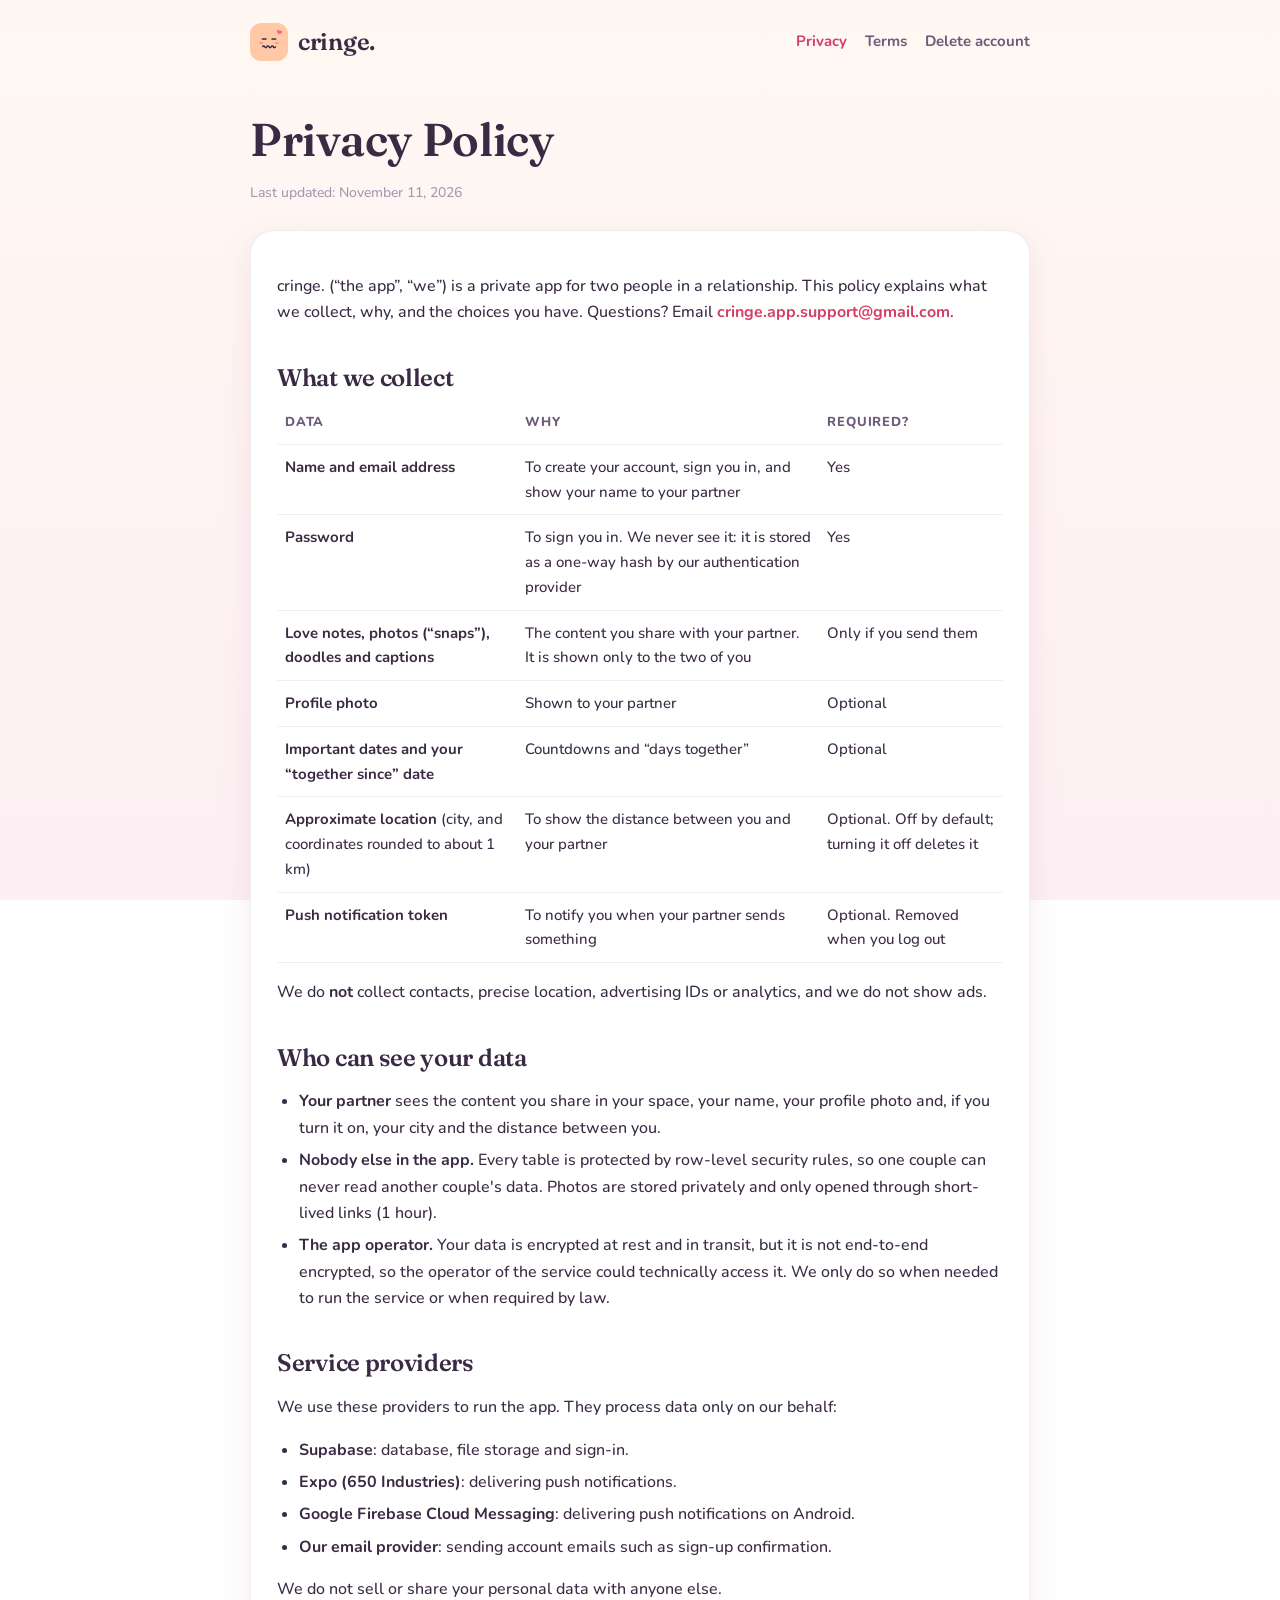
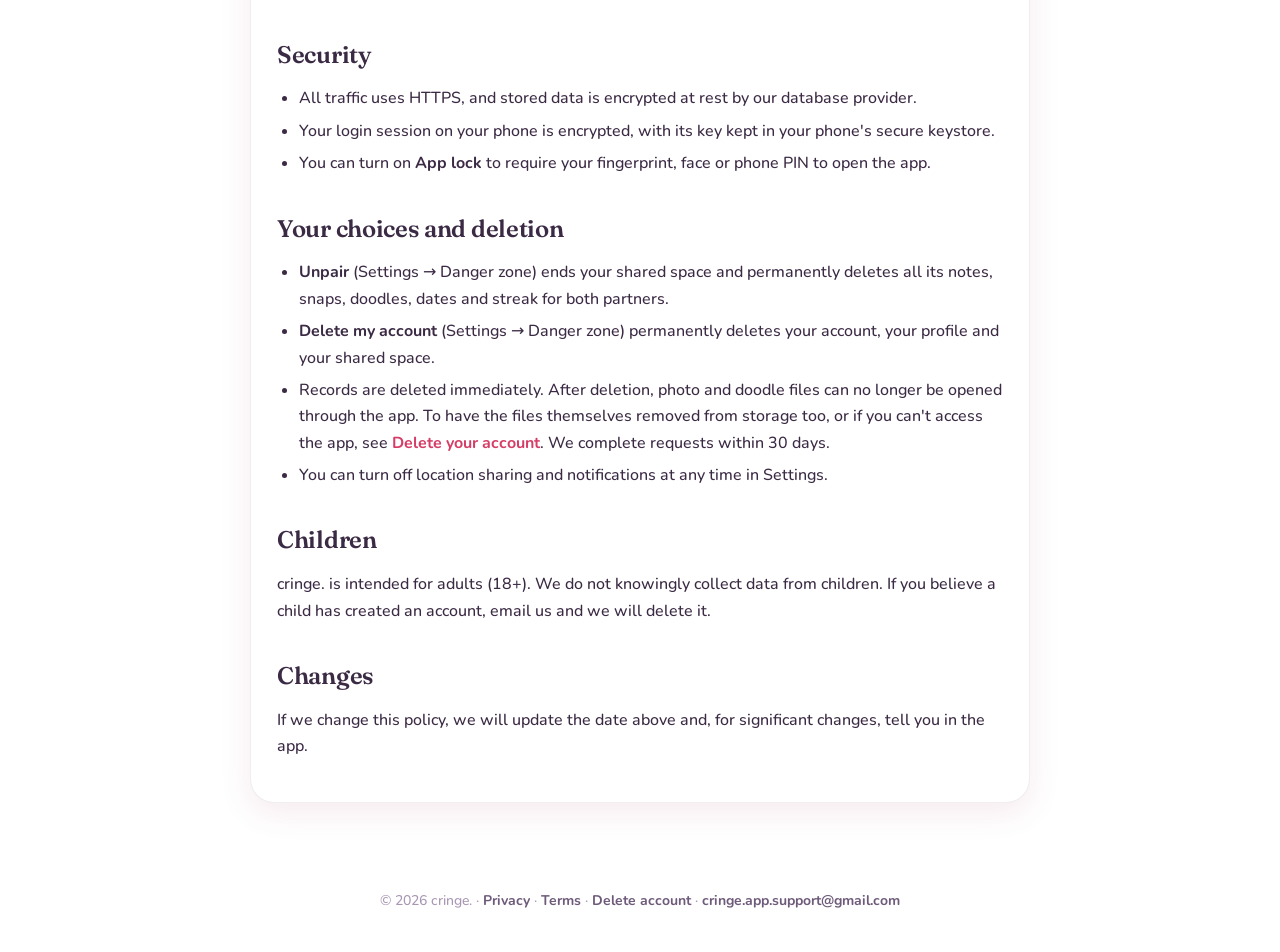
==== privacy.html @ 2d357998 "Add support email" ====
<!doctype html>
<html lang="en">
<head>
<meta charset="utf-8">
<meta name="viewport" content="width=device-width, initial-scale=1">
<title>Privacy Policy · cringe.</title>
<meta name="description" content="How cringe. collects, uses and protects your data.">
<link rel="icon" href="favicon.png">
<link rel="preconnect" href="https://fonts.googleapis.com">
<link rel="preconnect" href="https://fonts.gstatic.com" crossorigin>
<link href="https://fonts.googleapis.com/css2?family=Fraunces:ital,opsz,wght@0,9..144,600;1,9..144,500&family=Nunito:wght@500;700;800&display=swap" rel="stylesheet">
<link rel="stylesheet" href="style.css">
</head>
<body>
<header class="nav">
  <a class="brand" href="index.html"><img src="icon.png" alt=""><span>cringe.</span></a>
  <nav class="links"><a href="privacy.html" aria-current="page">Privacy</a><a href="terms.html">Terms</a><a href="delete-account.html">Delete account</a></nav>
</header>
<main>

<h1>Privacy Policy</h1>
<p class="updated">Last updated: November 11, 2026</p>
<div class="card">
<p>cringe. (“the app”, “we”) is a private app for two people in a relationship. This policy explains what we collect, why, and the choices you have. Questions? Email <a href="mailto:cringe.app.support@gmail.com">cringe.app.support@gmail.com</a>.</p>

<h2>What we collect</h2>
<div class="table-wrap"><table>
<tr><th>Data</th><th>Why</th><th>Required?</th></tr>
<tr><td><b>Name and email address</b></td><td>To create your account, sign you in, and show your name to your partner</td><td>Yes</td></tr>
<tr><td><b>Password</b></td><td>To sign you in. We never see it: it is stored as a one-way hash by our authentication provider</td><td>Yes</td></tr>
<tr><td><b>Love notes, photos (“snaps”), doodles and captions</b></td><td>The content you share with your partner. It is shown only to the two of you</td><td>Only if you send them</td></tr>
<tr><td><b>Profile photo</b></td><td>Shown to your partner</td><td>Optional</td></tr>
<tr><td><b>Important dates and your “together since” date</b></td><td>Countdowns and “days together”</td><td>Optional</td></tr>
<tr><td><b>Approximate location</b> (city, and coordinates rounded to about 1 km)</td><td>To show the distance between you and your partner</td><td>Optional. Off by default; turning it off deletes it</td></tr>
<tr><td><b>Push notification token</b></td><td>To notify you when your partner sends something</td><td>Optional. Removed when you log out</td></tr>
</table></div>
<p>We do <b>not</b> collect contacts, precise location, advertising IDs or analytics, and we do not show ads.</p>

<h2>Who can see your data</h2>
<ul>
<li><b>Your partner</b> sees the content you share in your space, your name, your profile photo and, if you turn it on, your city and the distance between you.</li>
<li><b>Nobody else in the app.</b> Every table is protected by row-level security rules, so one couple can never read another couple's data. Photos are stored privately and only opened through short-lived links (1 hour).</li>
<li><b>The app operator.</b> Your data is encrypted at rest and in transit, but it is not end-to-end encrypted, so the operator of the service could technically access it. We only do so when needed to run the service or when required by law.</li>
</ul>

<h2>Service providers</h2>
<p>We use these providers to run the app. They process data only on our behalf:</p>
<ul>
<li><b>Supabase</b>: database, file storage and sign-in.</li>
<li><b>Expo (650 Industries)</b>: delivering push notifications.</li>
<li><b>Google Firebase Cloud Messaging</b>: delivering push notifications on Android.</li>
<li><b>Our email provider</b>: sending account emails such as sign-up confirmation.</li>
</ul>
<p>We do not sell or share your personal data with anyone else.</p>

<h2>Security</h2>
<ul>
<li>All traffic uses HTTPS, and stored data is encrypted at rest by our database provider.</li>
<li>Your login session on your phone is encrypted, with its key kept in your phone's secure keystore.</li>
<li>You can turn on <b>App lock</b> to require your fingerprint, face or phone PIN to open the app.</li>
</ul>

<h2>Your choices and deletion</h2>
<ul>
<li><b>Unpair</b> (Settings → Danger zone) ends your shared space and permanently deletes all its notes, snaps, doodles, dates and streak for both partners.</li>
<li><b>Delete my account</b> (Settings → Danger zone) permanently deletes your account, your profile and your shared space.</li>
<li>Records are deleted immediately. After deletion, photo and doodle files can no longer be opened through the app. To have the files themselves removed from storage too, or if you can't access the app, see <a href="delete-account.html">Delete your account</a>. We complete requests within 30 days.</li>
<li>You can turn off location sharing and notifications at any time in Settings.</li>
</ul>

<h2>Children</h2>
<p>cringe. is intended for adults (18+). We do not knowingly collect data from children. If you believe a child has created an account, email us and we will delete it.</p>

<h2>Changes</h2>
<p>If we change this policy, we will update the date above and, for significant changes, tell you in the app.</p>
</div>

</main>
<footer>
  © 2026 cringe. · <a href="privacy.html">Privacy</a> · <a href="terms.html">Terms</a> · <a href="delete-account.html">Delete account</a> · <a href="mailto:cringe.app.support@gmail.com">cringe.app.support@gmail.com</a>
</footer>
</body>
</html>
---- style.css ----
/* cringe. website — same colors and fonts as the app */
:root {
  --bg: #FFF8F2;
  --bg2: #FDEFF4;
  --card: #FFFFFF;
  --text: #3B2A44;
  --soft: #6E5A7A;
  --muted: #A897B3;
  --rose: #F0577F;
  --rose-deep: #D63D66;
  --peach: #FFC9A8;
  --border: rgba(59, 42, 68, 0.08);
  --shadow: 0 10px 30px rgba(180, 87, 122, 0.12);
}
@media (prefers-color-scheme: dark) {
  :root {
    --bg: #150E1E;
    --bg2: #341634;
    --card: rgba(255, 255, 255, 0.06);
    --text: #FFF4EA;
    --soft: #D9C6E0;
    --muted: #9A87A8;
    --rose: #F2668B;
    --rose-deep: #F2668B;
    --border: rgba(255, 255, 255, 0.1);
    --shadow: none;
  }
}

* { box-sizing: border-box; }
html { -webkit-text-size-adjust: 100%; }
body {
  margin: 0;
  font-family: 'Nunito', system-ui, -apple-system, 'Segoe UI', sans-serif;
  font-weight: 500;
  color: var(--text);
  background: linear-gradient(180deg, var(--bg), var(--bg2)) fixed;
  line-height: 1.65;
  min-height: 100vh;
}
a { color: var(--rose-deep); font-weight: 700; text-decoration: none; }
a:hover { text-decoration: underline; }

/* ---------- header ---------- */
.nav {
  max-width: 820px; margin: 0 auto; padding: 22px 20px;
  display: flex; align-items: center; justify-content: space-between; gap: 16px; flex-wrap: wrap;
}
.brand { display: flex; align-items: center; gap: 10px; color: var(--text); }
.brand img { width: 38px; height: 38px; border-radius: 11px; }
.brand span { font-family: 'Fraunces', Georgia, serif; font-weight: 600; font-size: 24px; letter-spacing: -0.3px; }
.brand:hover { text-decoration: none; }
.links { display: flex; gap: 18px; flex-wrap: wrap; font-size: 15px; }
.links a { color: var(--soft); font-weight: 700; }
.links a[aria-current="page"] { color: var(--rose-deep); }

/* ---------- content ---------- */
main { max-width: 820px; margin: 0 auto; padding: 10px 20px 60px; }
h1, h2, h3 { font-family: 'Fraunces', Georgia, serif; font-weight: 600; letter-spacing: -0.3px; line-height: 1.2; }
h1 { font-size: clamp(32px, 6vw, 46px); margin: 18px 0 6px; }
h2 { font-size: 24px; margin: 38px 0 10px; }
h3 { font-size: 19px; margin: 24px 0 6px; }
.updated { color: var(--muted); font-size: 14px; margin-bottom: 26px; }
.card {
  background: var(--card); border: 1px solid var(--border); border-radius: 24px;
  padding: 26px; box-shadow: var(--shadow);
}
.card + .card { margin-top: 18px; }
ul, ol { padding-left: 22px; }
li { margin: 6px 0; }
table { width: 100%; border-collapse: collapse; font-size: 15px; }
th, td { text-align: left; padding: 10px 8px; border-bottom: 1px solid var(--border); vertical-align: top; }
th { font-family: 'Nunito', sans-serif; font-weight: 800; color: var(--soft); font-size: 13px; text-transform: uppercase; letter-spacing: 0.8px; }
.table-wrap { overflow-x: auto; }
.note {
  background: rgba(240, 87, 127, 0.08); border-left: 4px solid var(--rose);
  padding: 14px 16px; border-radius: 12px; margin: 18px 0;
}

/* ---------- home ---------- */
.hero { text-align: center; padding: 30px 0 10px; }
.hero img { width: 140px; height: 140px; border-radius: 36px; box-shadow: 0 18px 40px rgba(240, 87, 127, 0.25); }
.hero h1 { font-size: clamp(48px, 10vw, 72px); margin: 22px 0 0; }
.tagline { font-family: 'Fraunces', Georgia, serif; font-style: italic; font-size: 22px; color: var(--soft); margin: 4px 0 26px; }
.pill {
  display: inline-block; padding: 12px 22px; border-radius: 999px; color: #fff;
  background: linear-gradient(135deg, var(--rose), #FF8A73); font-weight: 800;
}
.pill:hover { text-decoration: none; opacity: 0.92; }
.features { display: grid; grid-template-columns: repeat(auto-fit, minmax(220px, 1fr)); gap: 16px; margin-top: 40px; }
.feature .emoji { font-size: 30px; }
.feature h3 { margin-top: 8px; }
.feature p { margin: 4px 0 0; color: var(--soft); font-size: 15px; }

/* ---------- footer ---------- */
footer { max-width: 820px; margin: 0 auto; padding: 26px 20px 40px; color: var(--muted); font-size: 14px; text-align: center; }
footer a { color: var(--soft); }

/* ---------- phones: stack table rows into little cards ---------- */
@media (max-width: 600px) {
  table, tbody, tr, td { display: block; width: 100%; }
  tr:first-child { display: none; } /* header row */
  tr { padding: 12px 0; border-bottom: 1px solid var(--border); }
  td { border: 0; padding: 2px 0; }
  td:last-child { color: var(--muted); font-size: 14px; }
  td:last-child::before { content: "Required: "; font-weight: 800; }
}
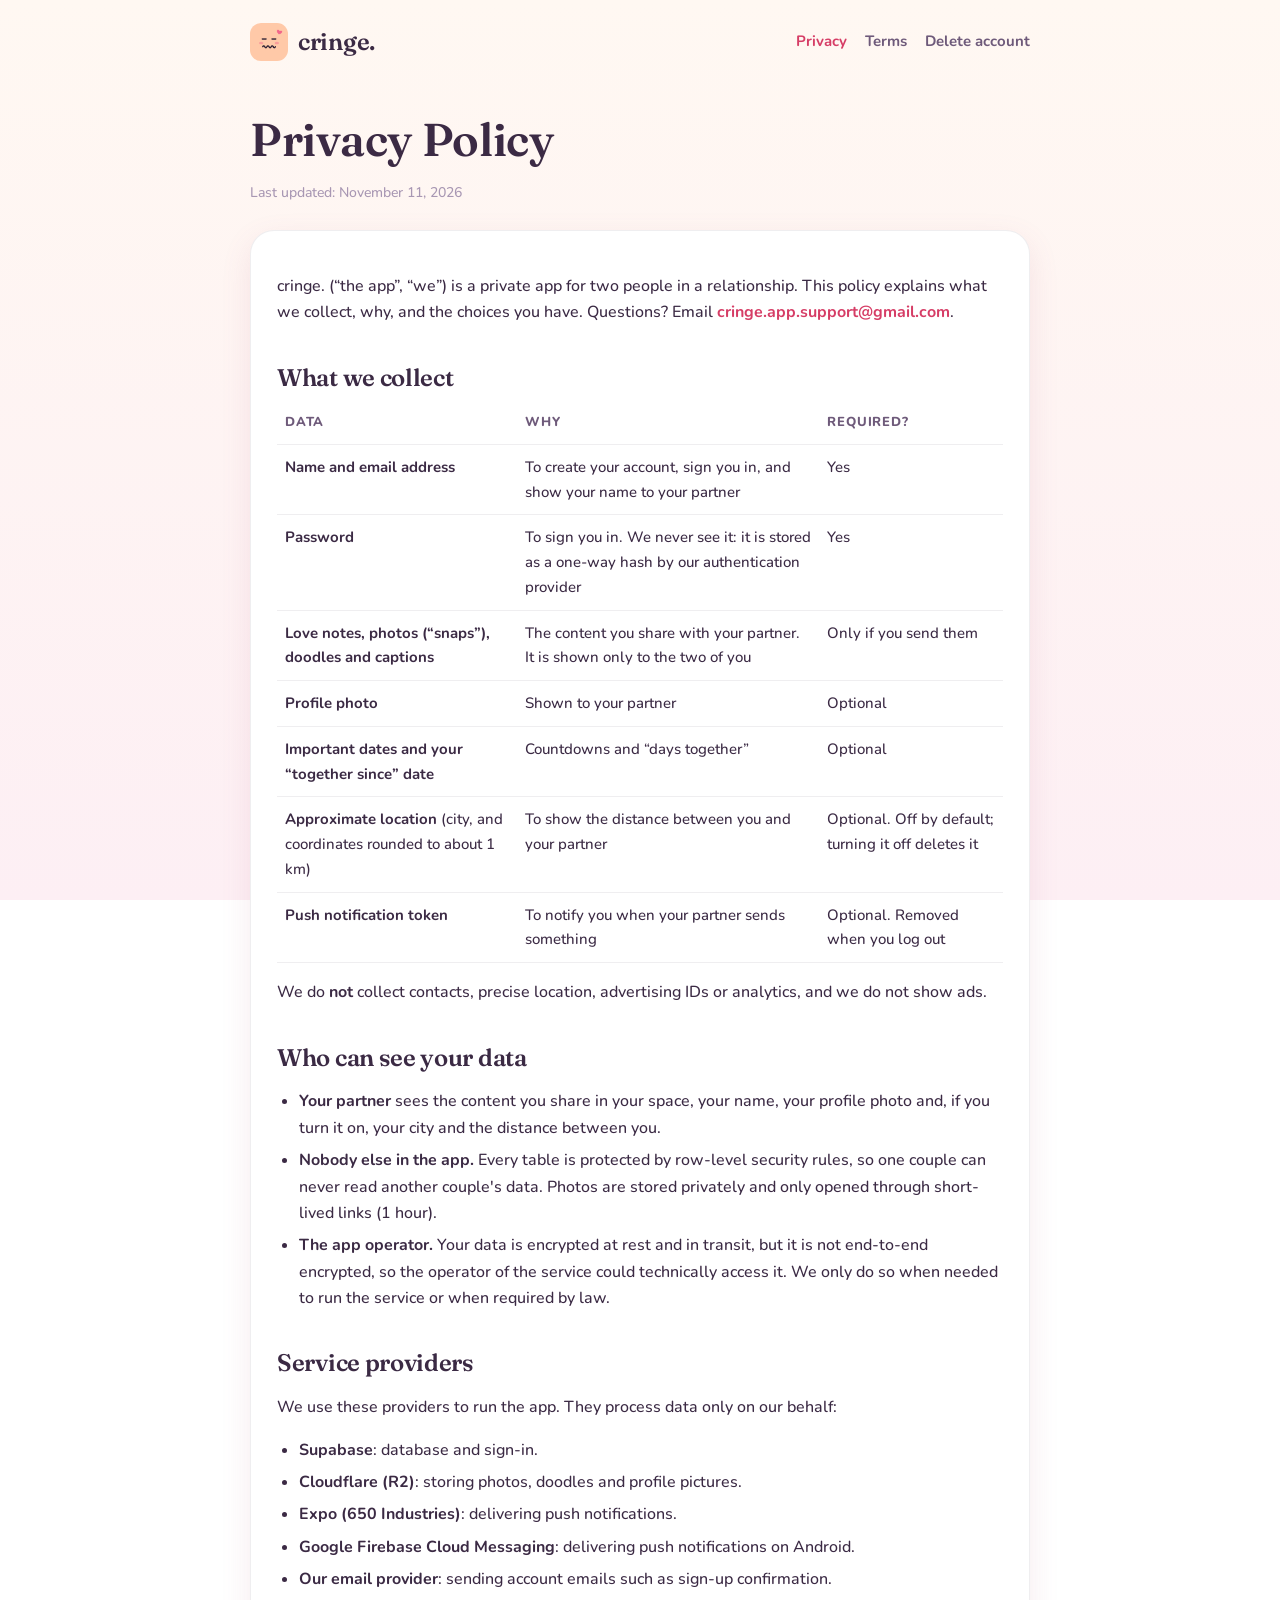
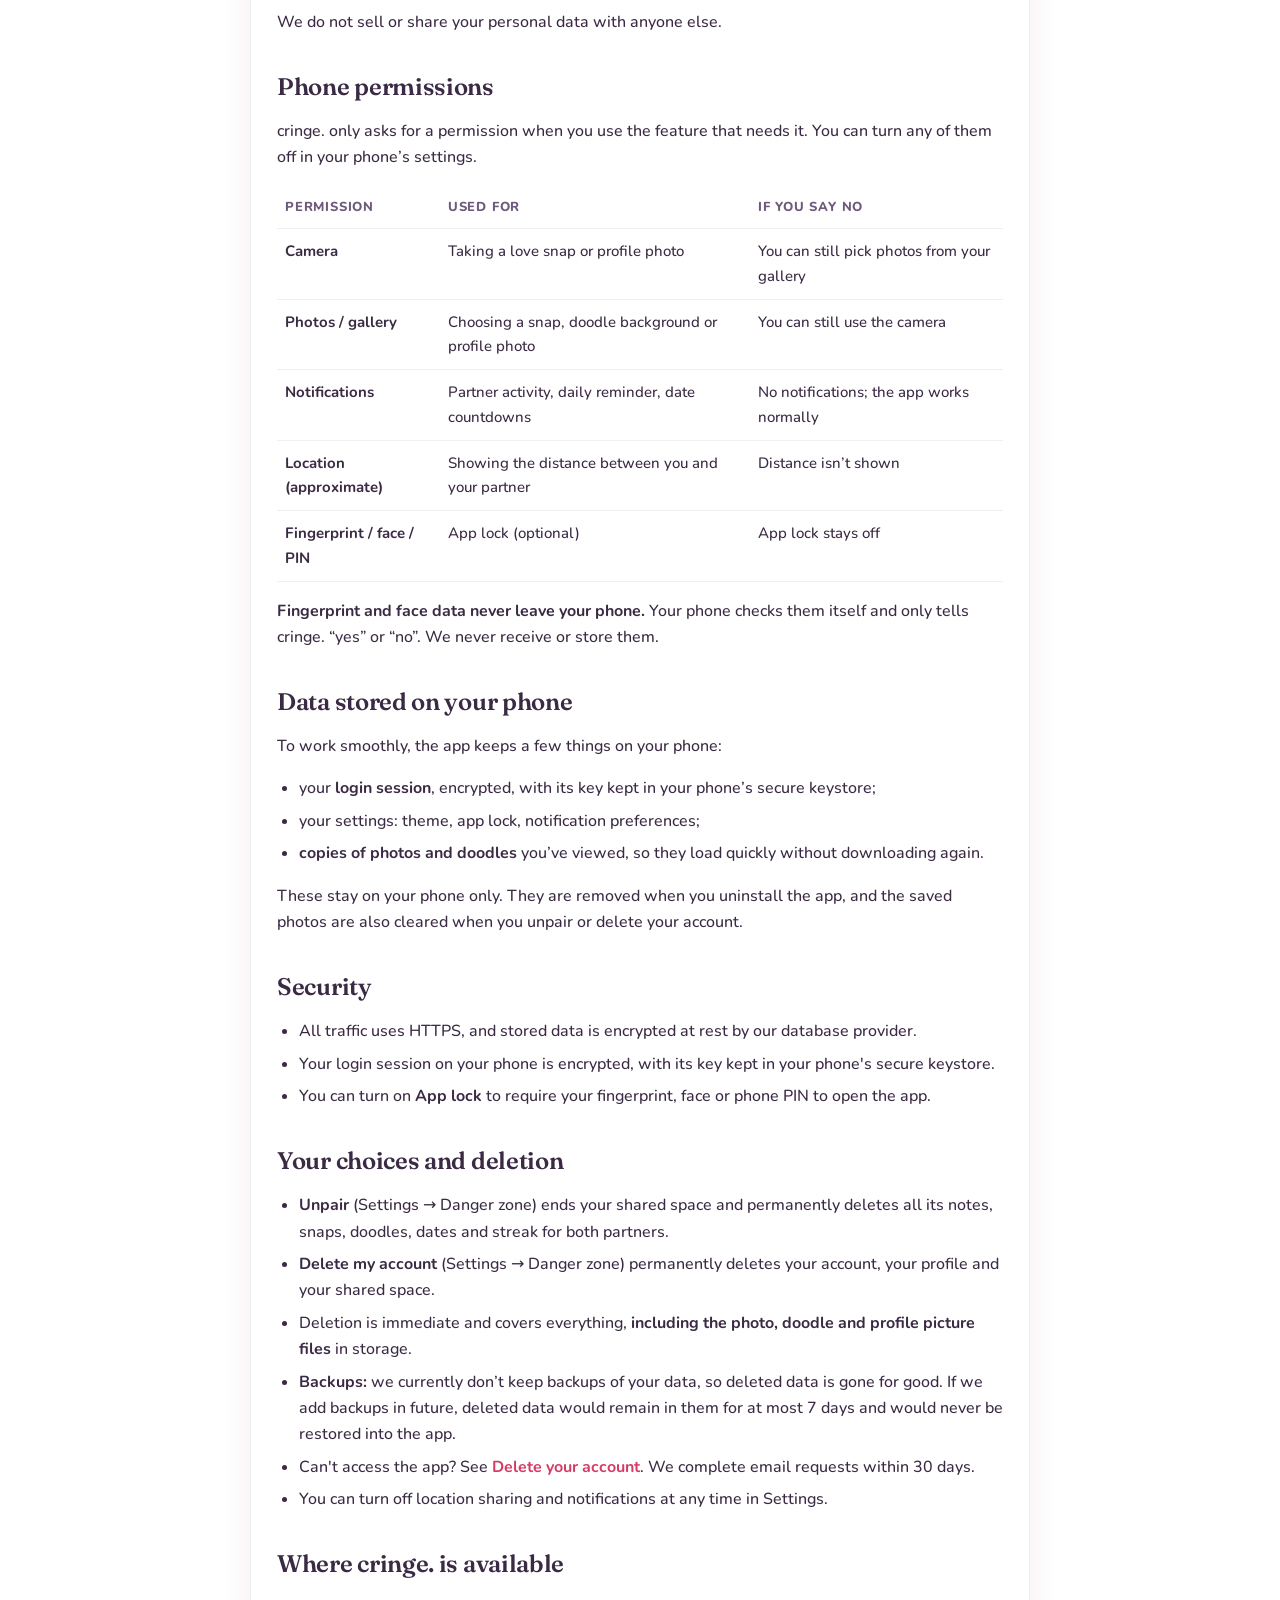
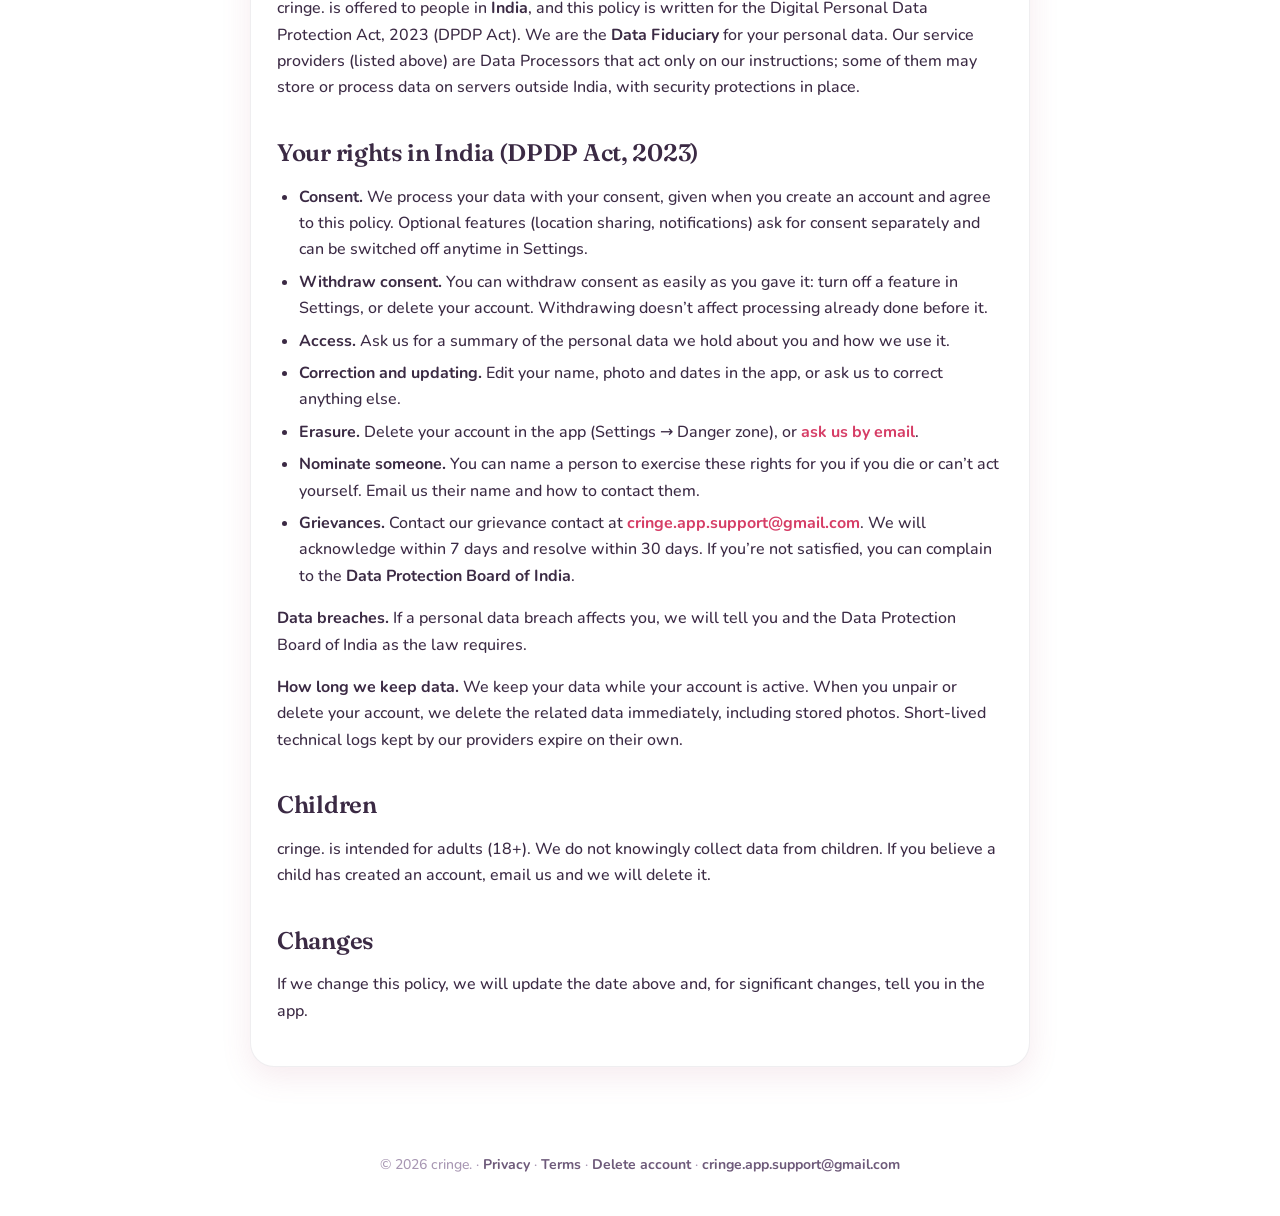
==== commit 6505c55f: "Privacy: permissions, on-device data, backups. Terms: grievance officer, reporting, IP" ====
--- a/privacy.html
+++ b/privacy.html
@@ -46,12 +46,34 @@
 <h2>Service providers</h2>
 <p>We use these providers to run the app. They process data only on our behalf:</p>
 <ul>
-<li><b>Supabase</b>: database, file storage and sign-in.</li>
+<li><b>Supabase</b>: database and sign-in.</li>
+<li><b>Cloudflare (R2)</b>: storing photos, doodles and profile pictures.</li>
 <li><b>Expo (650 Industries)</b>: delivering push notifications.</li>
 <li><b>Google Firebase Cloud Messaging</b>: delivering push notifications on Android.</li>
 <li><b>Our email provider</b>: sending account emails such as sign-up confirmation.</li>
 </ul>
 <p>We do not sell or share your personal data with anyone else.</p>
+
+<h2>Phone permissions</h2>
+<p>cringe. only asks for a permission when you use the feature that needs it. You can turn any of them off in your phone’s settings.</p>
+<div class="table-wrap"><table>
+<tr><th>Permission</th><th>Used for</th><th>If you say no</th></tr>
+<tr><td><b>Camera</b></td><td>Taking a love snap or profile photo</td><td>You can still pick photos from your gallery</td></tr>
+<tr><td><b>Photos / gallery</b></td><td>Choosing a snap, doodle background or profile photo</td><td>You can still use the camera</td></tr>
+<tr><td><b>Notifications</b></td><td>Partner activity, daily reminder, date countdowns</td><td>No notifications; the app works normally</td></tr>
+<tr><td><b>Location (approximate)</b></td><td>Showing the distance between you and your partner</td><td>Distance isn’t shown</td></tr>
+<tr><td><b>Fingerprint / face / PIN</b></td><td>App lock (optional)</td><td>App lock stays off</td></tr>
+</table></div>
+<p><b>Fingerprint and face data never leave your phone.</b> Your phone checks them itself and only tells cringe. “yes” or “no”. We never receive or store them.</p>
+
+<h2>Data stored on your phone</h2>
+<p>To work smoothly, the app keeps a few things on your phone:</p>
+<ul>
+<li>your <b>login session</b>, encrypted, with its key kept in your phone’s secure keystore;</li>
+<li>your settings: theme, app lock, notification preferences;</li>
+<li><b>copies of photos and doodles</b> you’ve viewed, so they load quickly without downloading again.</li>
+</ul>
+<p>These stay on your phone only. They are removed when you uninstall the app, and the saved photos are also cleared when you unpair or delete your account.</p>
 
 <h2>Security</h2>
 <ul>
@@ -64,9 +86,27 @@
 <ul>
 <li><b>Unpair</b> (Settings → Danger zone) ends your shared space and permanently deletes all its notes, snaps, doodles, dates and streak for both partners.</li>
 <li><b>Delete my account</b> (Settings → Danger zone) permanently deletes your account, your profile and your shared space.</li>
-<li>Records are deleted immediately. After deletion, photo and doodle files can no longer be opened through the app. To have the files themselves removed from storage too, or if you can't access the app, see <a href="delete-account.html">Delete your account</a>. We complete requests within 30 days.</li>
+<li>Deletion is immediate and covers everything, <b>including the photo, doodle and profile picture files</b> in storage.</li>
+<li><b>Backups:</b> we currently don’t keep backups of your data, so deleted data is gone for good. If we add backups in future, deleted data would remain in them for at most 7 days and would never be restored into the app.</li>
+<li>Can't access the app? See <a href="delete-account.html">Delete your account</a>. We complete email requests within 30 days.</li>
 <li>You can turn off location sharing and notifications at any time in Settings.</li>
 </ul>
+
+<h2>Where cringe. is available</h2>
+<p>cringe. is offered to people in <b>India</b>, and this policy is written for the Digital Personal Data Protection Act, 2023 (DPDP Act). We are the <b>Data Fiduciary</b> for your personal data. Our service providers (listed above) are Data Processors that act only on our instructions; some of them may store or process data on servers outside India, with security protections in place.</p>
+
+<h2>Your rights in India (DPDP Act, 2023)</h2>
+<ul>
+<li><b>Consent.</b> We process your data with your consent, given when you create an account and agree to this policy. Optional features (location sharing, notifications) ask for consent separately and can be switched off anytime in Settings.</li>
+<li><b>Withdraw consent.</b> You can withdraw consent as easily as you gave it: turn off a feature in Settings, or delete your account. Withdrawing doesn’t affect processing already done before it.</li>
+<li><b>Access.</b> Ask us for a summary of the personal data we hold about you and how we use it.</li>
+<li><b>Correction and updating.</b> Edit your name, photo and dates in the app, or ask us to correct anything else.</li>
+<li><b>Erasure.</b> Delete your account in the app (Settings → Danger zone), or <a href="delete-account.html">ask us by email</a>.</li>
+<li><b>Nominate someone.</b> You can name a person to exercise these rights for you if you die or can’t act yourself. Email us their name and how to contact them.</li>
+<li><b>Grievances.</b> Contact our grievance contact at <a href="mailto:cringe.app.support@gmail.com?subject=Privacy%20grievance">cringe.app.support@gmail.com</a>. We will acknowledge within 7 days and resolve within 30 days. If you’re not satisfied, you can complain to the <b>Data Protection Board of India</b>.</li>
+</ul>
+<p><b>Data breaches.</b> If a personal data breach affects you, we will tell you and the Data Protection Board of India as the law requires.</p>
+<p><b>How long we keep data.</b> We keep your data while your account is active. When you unpair or delete your account, we delete the related data immediately, including stored photos. Short-lived technical logs kept by our providers expire on their own.</p>
 
 <h2>Children</h2>
 <p>cringe. is intended for adults (18+). We do not knowingly collect data from children. If you believe a child has created an account, email us and we will delete it.</p>
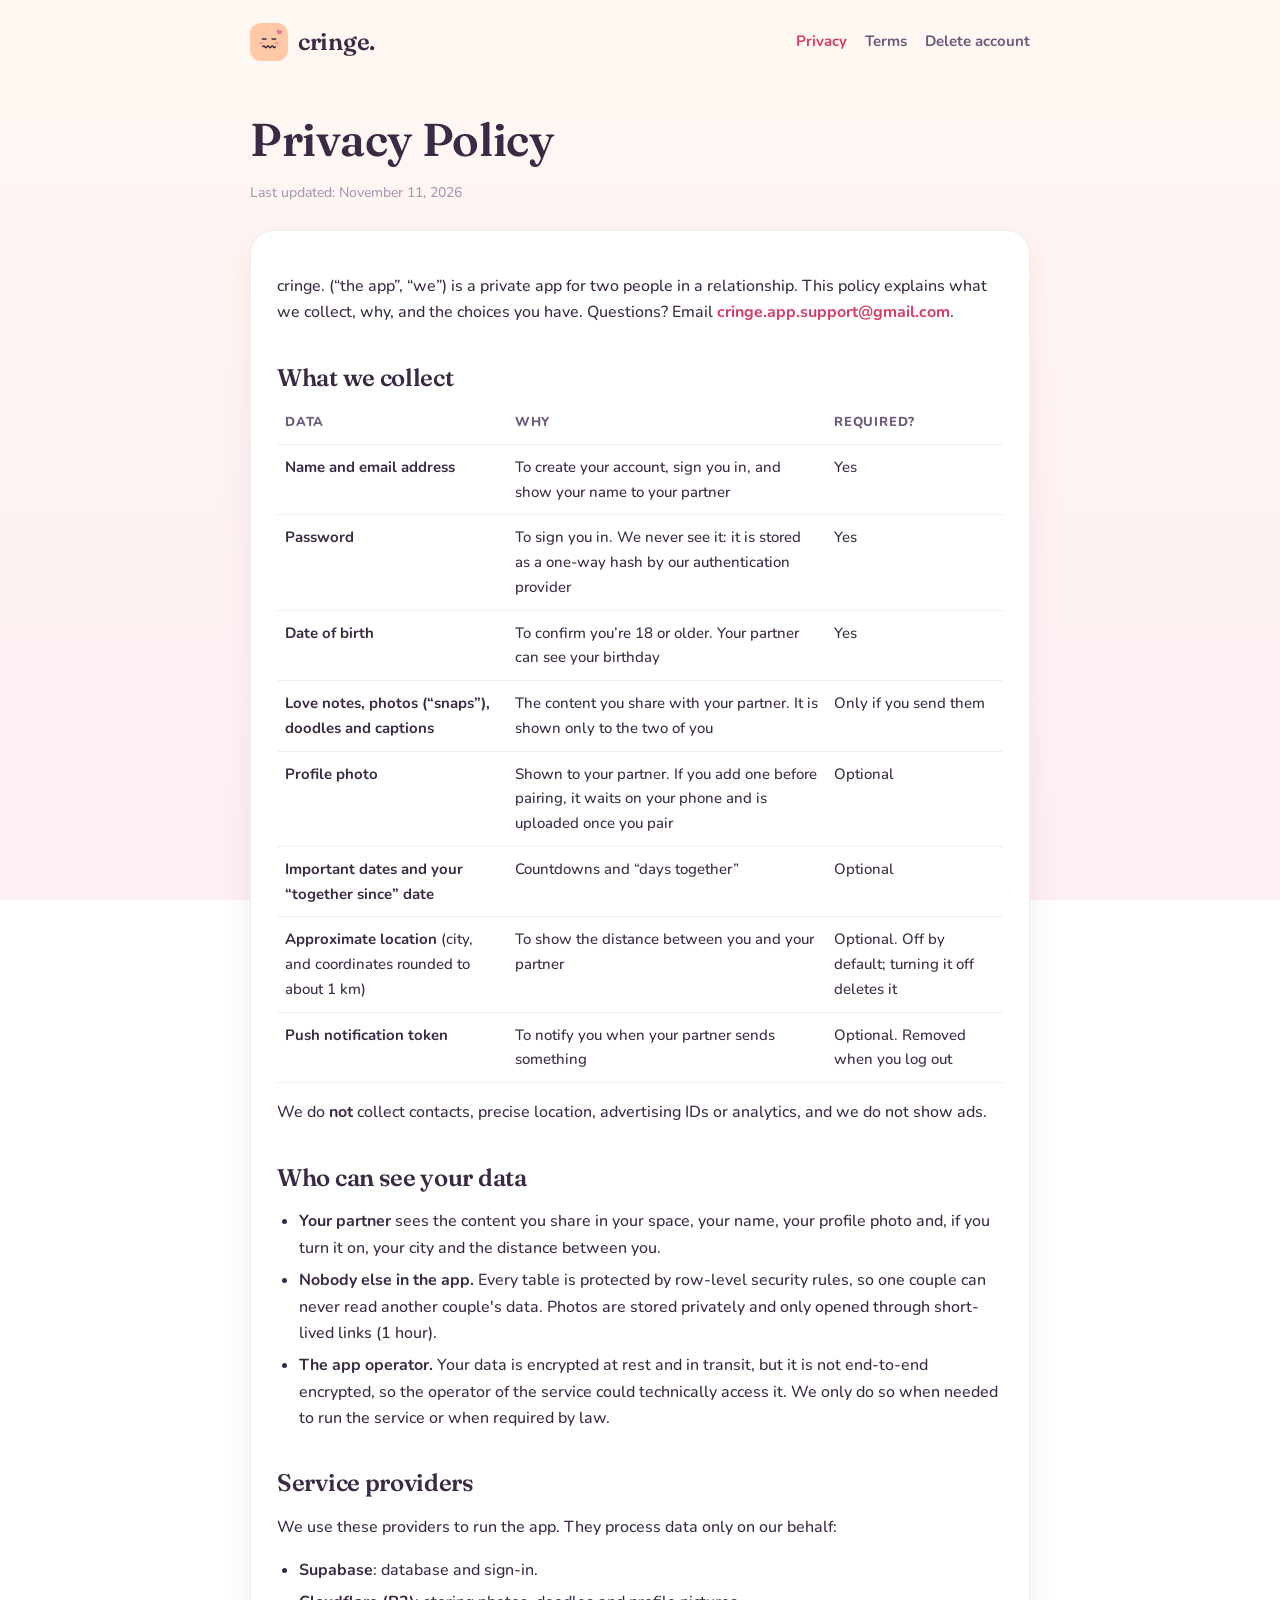
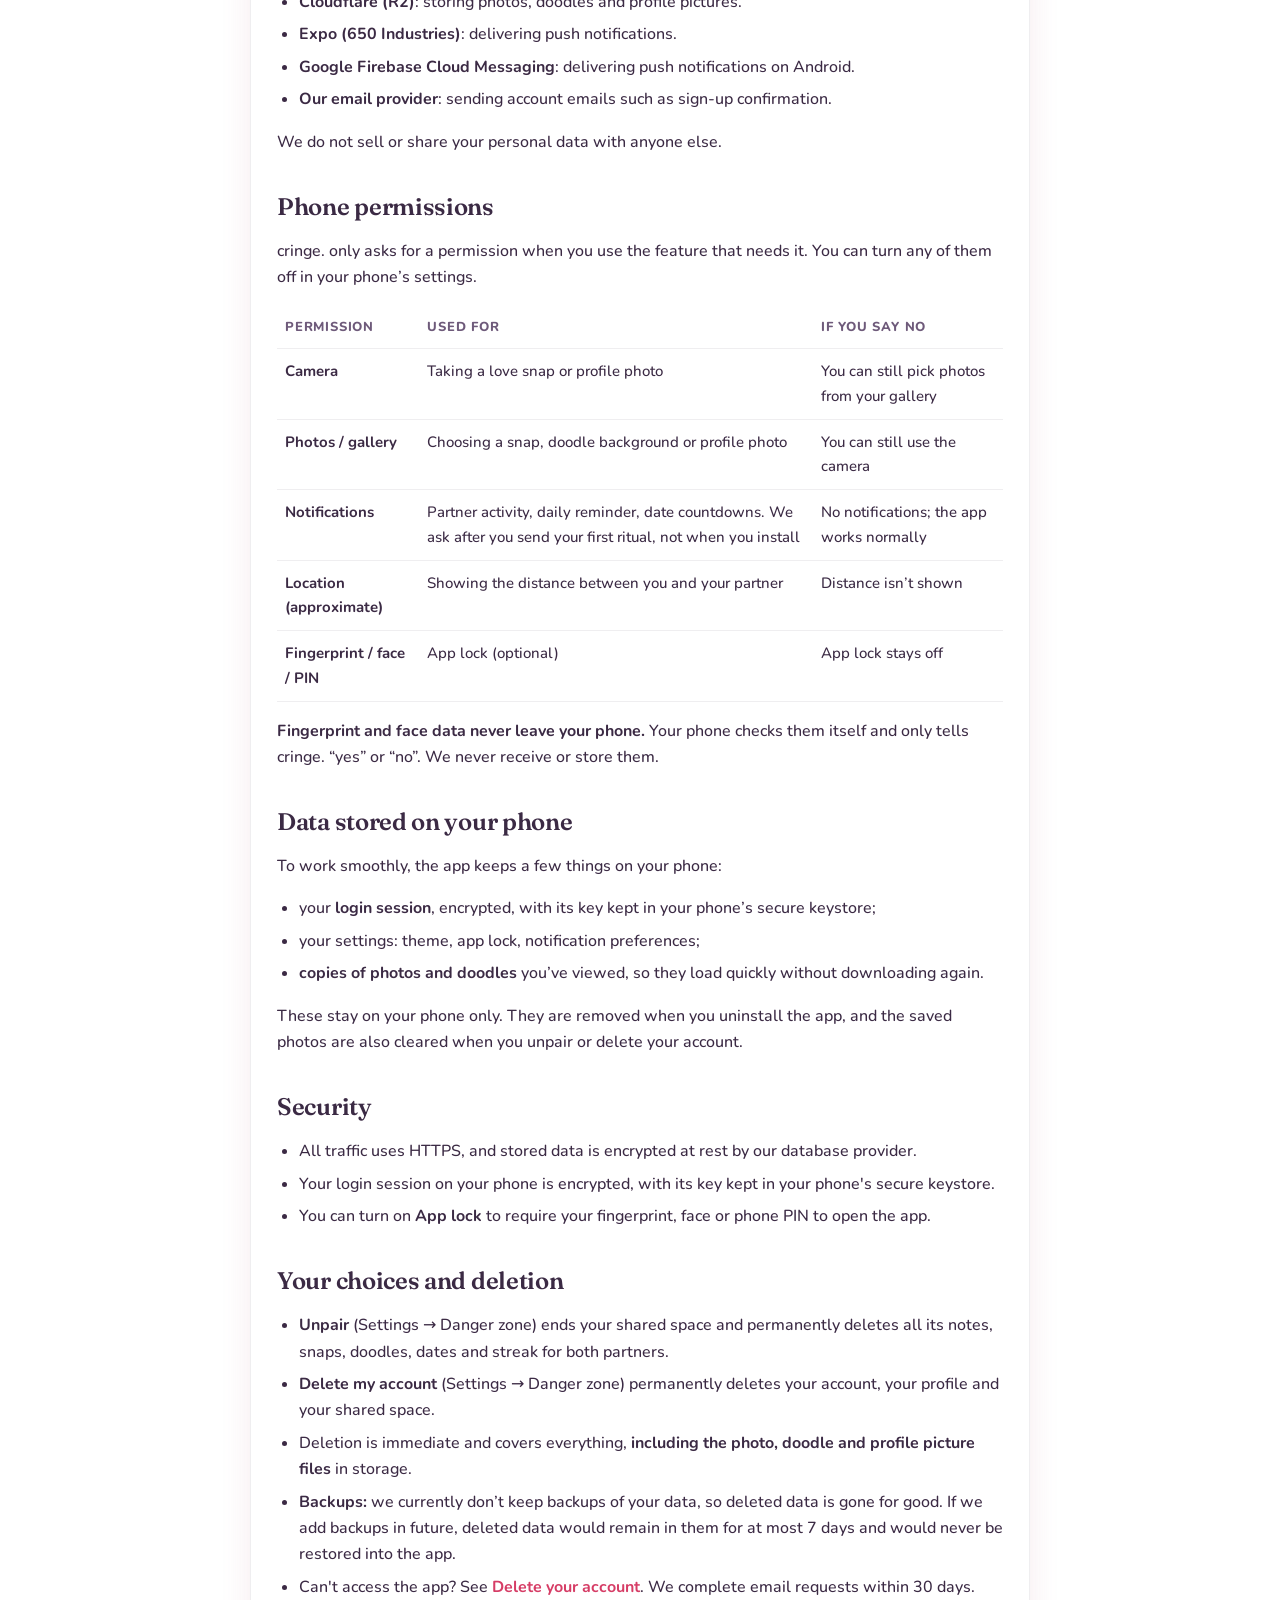
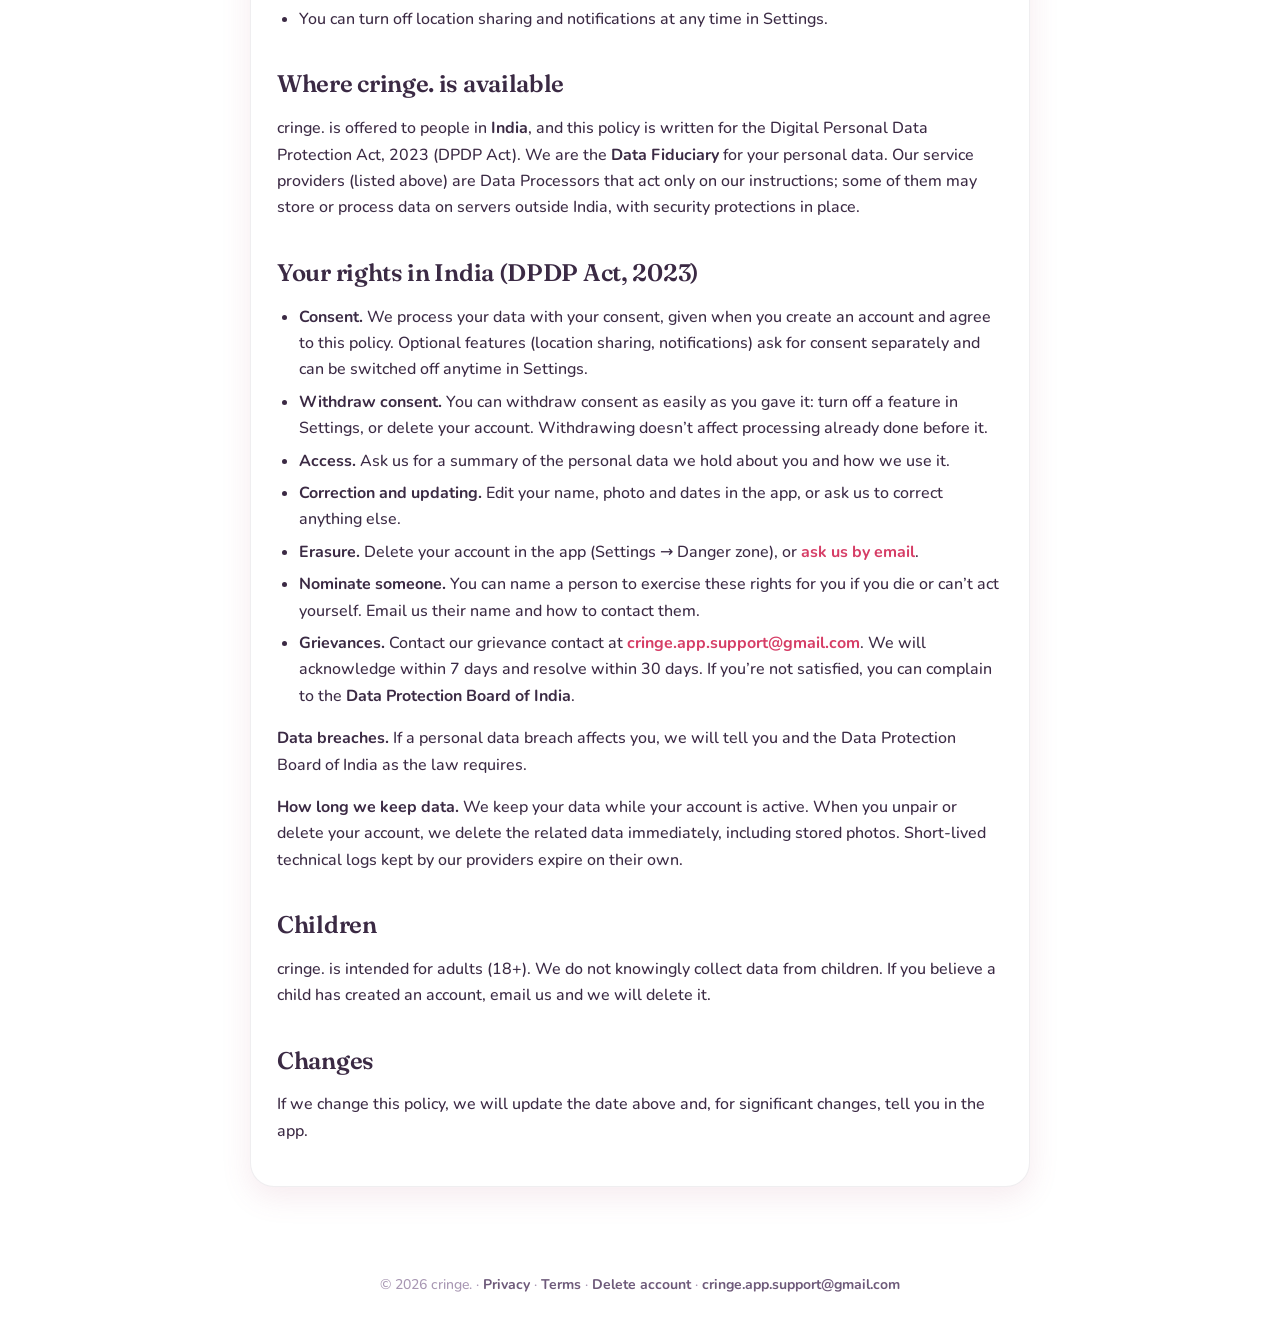
==== commit 5026428a: "changed privacy" ====
--- a/privacy.html
+++ b/privacy.html
@@ -28,8 +28,9 @@
 <tr><th>Data</th><th>Why</th><th>Required?</th></tr>
 <tr><td><b>Name and email address</b></td><td>To create your account, sign you in, and show your name to your partner</td><td>Yes</td></tr>
 <tr><td><b>Password</b></td><td>To sign you in. We never see it: it is stored as a one-way hash by our authentication provider</td><td>Yes</td></tr>
+<tr><td><b>Date of birth</b></td><td>To confirm you’re 18 or older. Your partner can see your birthday</td><td>Yes</td></tr>
 <tr><td><b>Love notes, photos (“snaps”), doodles and captions</b></td><td>The content you share with your partner. It is shown only to the two of you</td><td>Only if you send them</td></tr>
-<tr><td><b>Profile photo</b></td><td>Shown to your partner</td><td>Optional</td></tr>
+<tr><td><b>Profile photo</b></td><td>Shown to your partner. If you add one before pairing, it waits on your phone and is uploaded once you pair</td><td>Optional</td></tr>
 <tr><td><b>Important dates and your “together since” date</b></td><td>Countdowns and “days together”</td><td>Optional</td></tr>
 <tr><td><b>Approximate location</b> (city, and coordinates rounded to about 1 km)</td><td>To show the distance between you and your partner</td><td>Optional. Off by default; turning it off deletes it</td></tr>
 <tr><td><b>Push notification token</b></td><td>To notify you when your partner sends something</td><td>Optional. Removed when you log out</td></tr>
@@ -60,7 +61,7 @@
 <tr><th>Permission</th><th>Used for</th><th>If you say no</th></tr>
 <tr><td><b>Camera</b></td><td>Taking a love snap or profile photo</td><td>You can still pick photos from your gallery</td></tr>
 <tr><td><b>Photos / gallery</b></td><td>Choosing a snap, doodle background or profile photo</td><td>You can still use the camera</td></tr>
-<tr><td><b>Notifications</b></td><td>Partner activity, daily reminder, date countdowns</td><td>No notifications; the app works normally</td></tr>
+<tr><td><b>Notifications</b></td><td>Partner activity, daily reminder, date countdowns. We ask after you send your first ritual, not when you install</td><td>No notifications; the app works normally</td></tr>
 <tr><td><b>Location (approximate)</b></td><td>Showing the distance between you and your partner</td><td>Distance isn’t shown</td></tr>
 <tr><td><b>Fingerprint / face / PIN</b></td><td>App lock (optional)</td><td>App lock stays off</td></tr>
 </table></div>
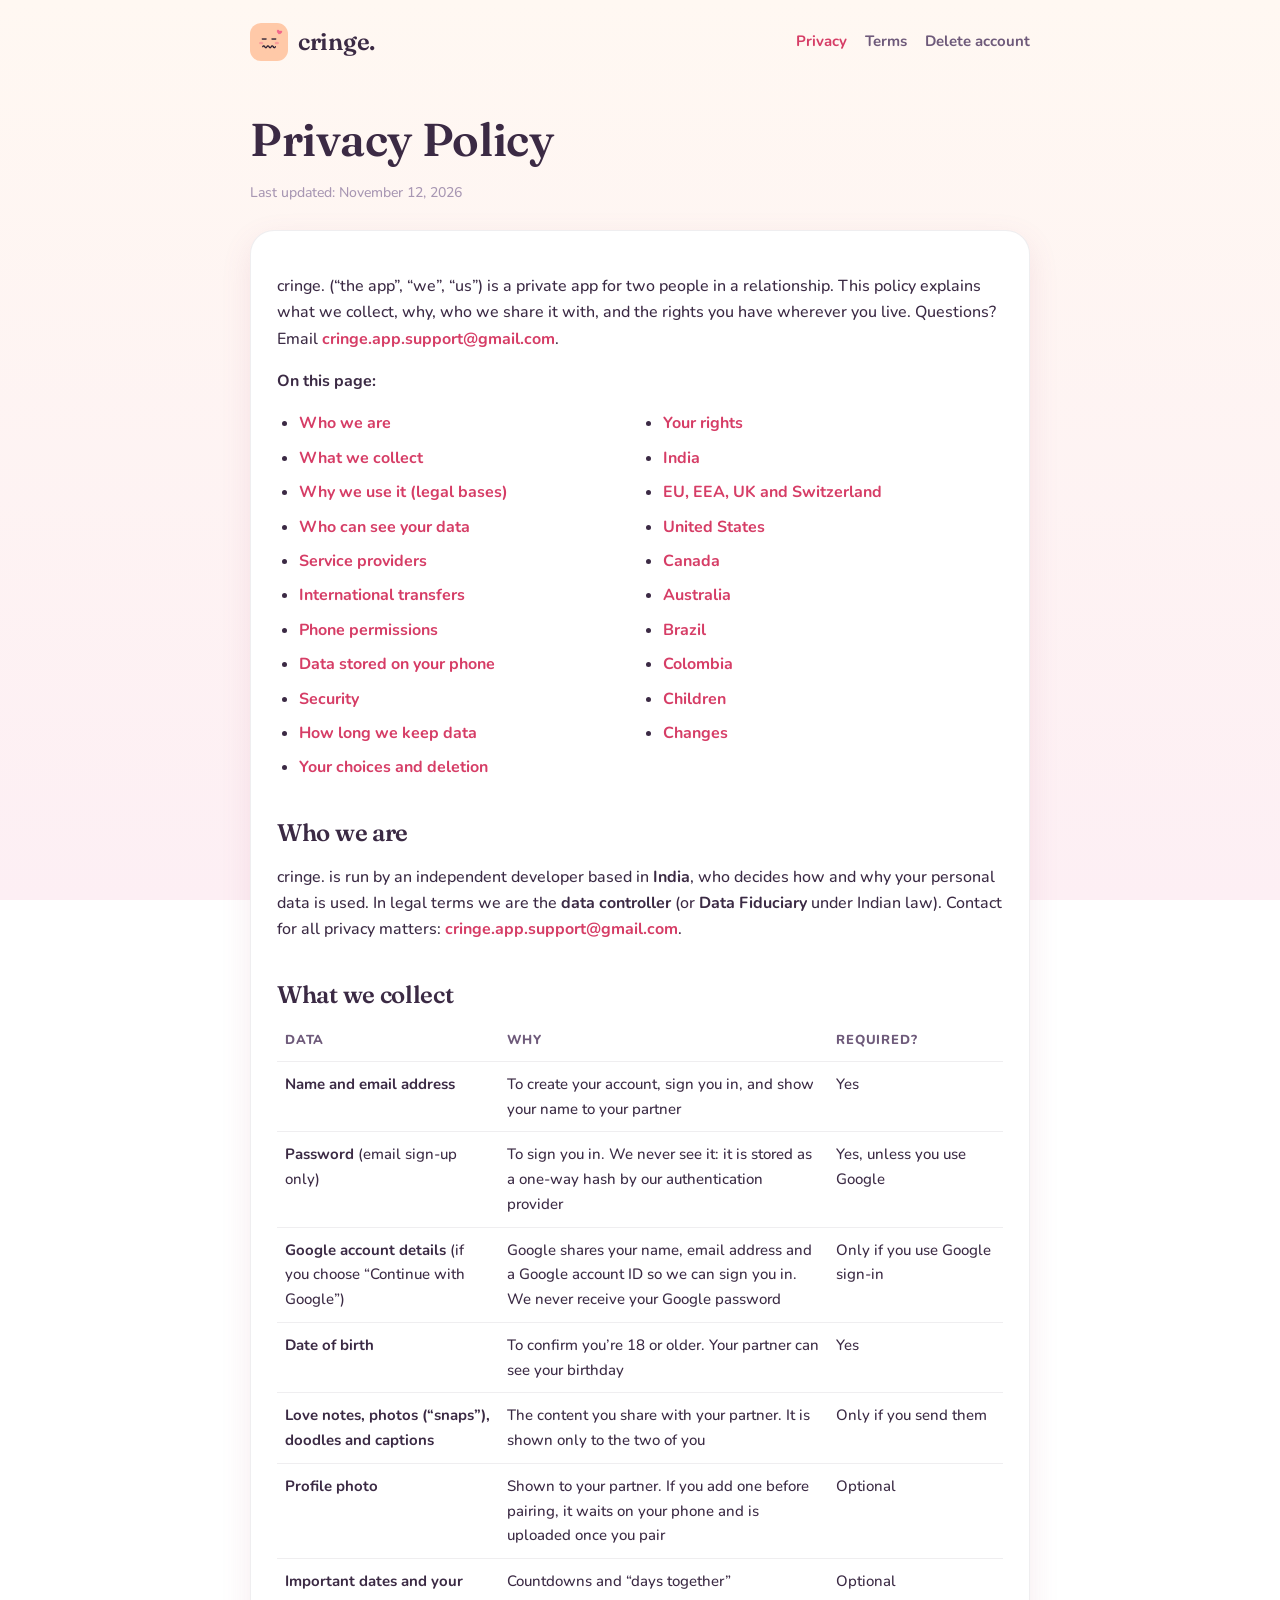
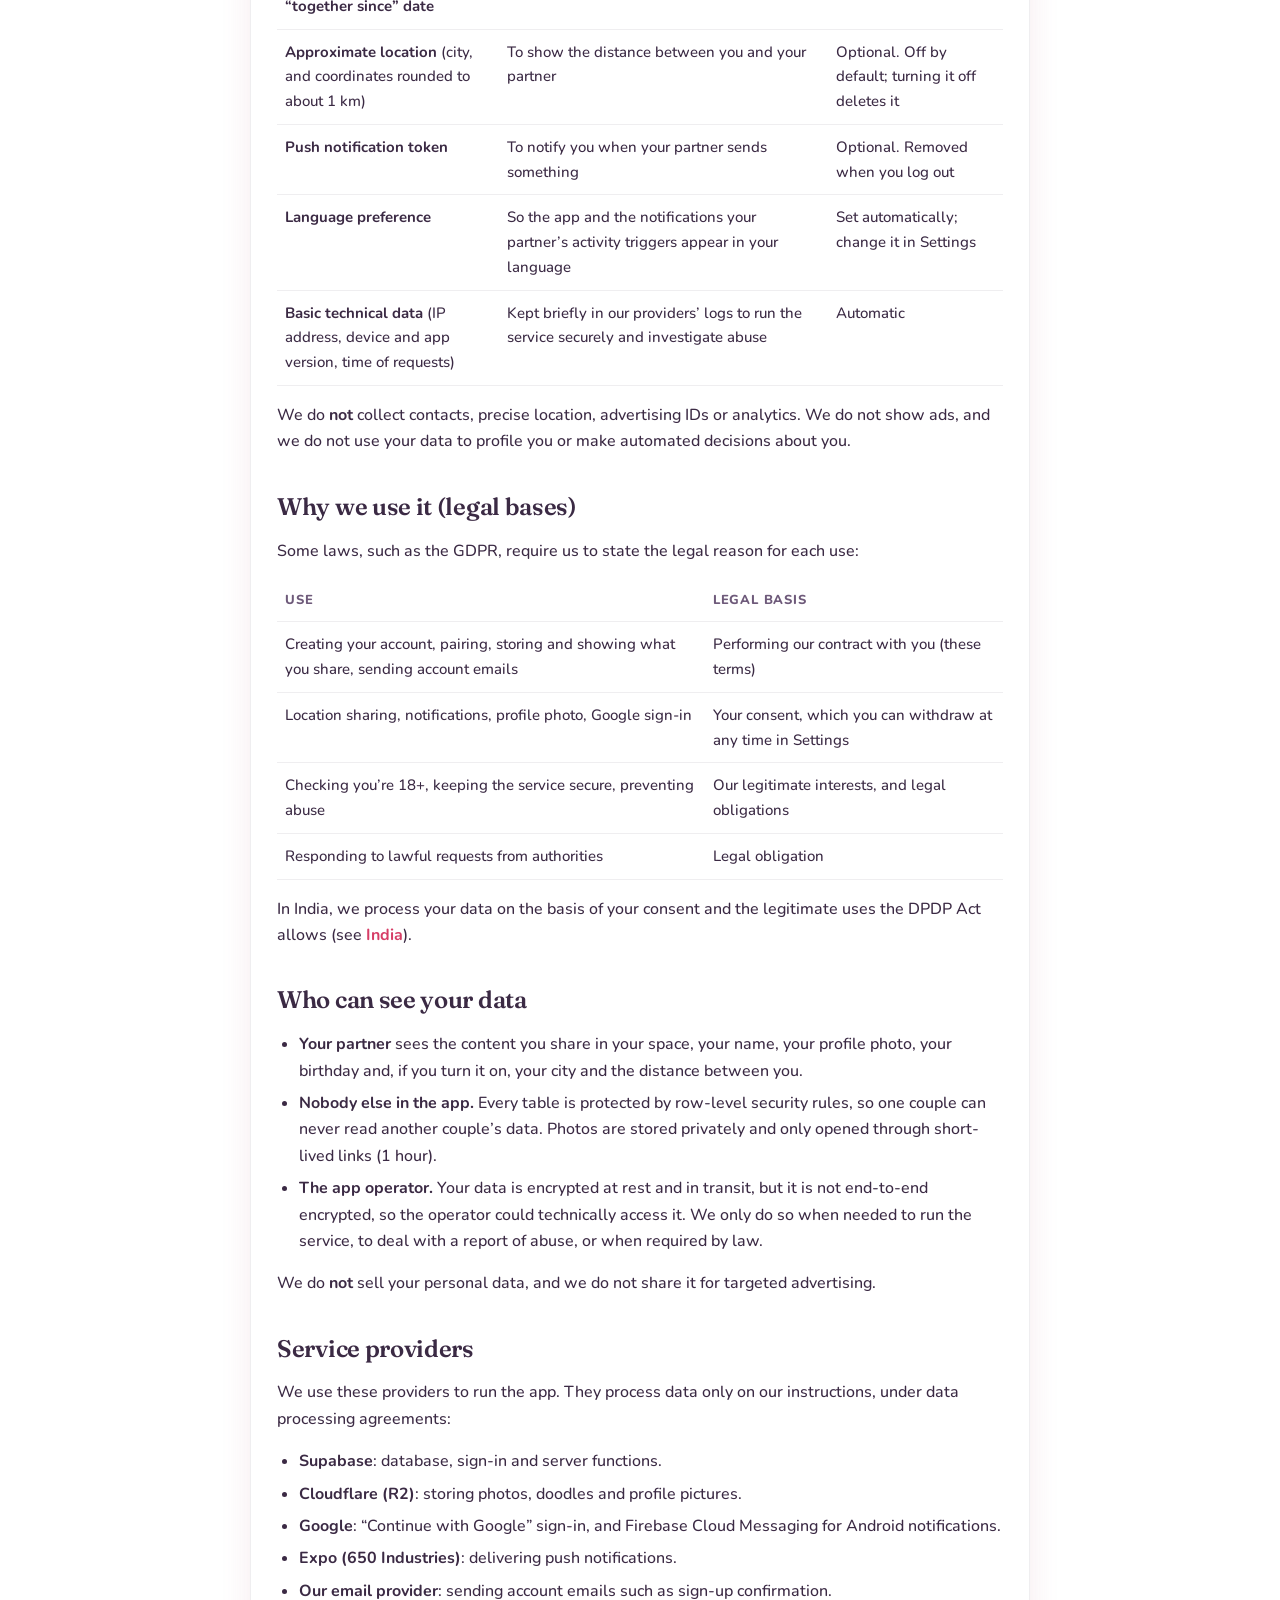
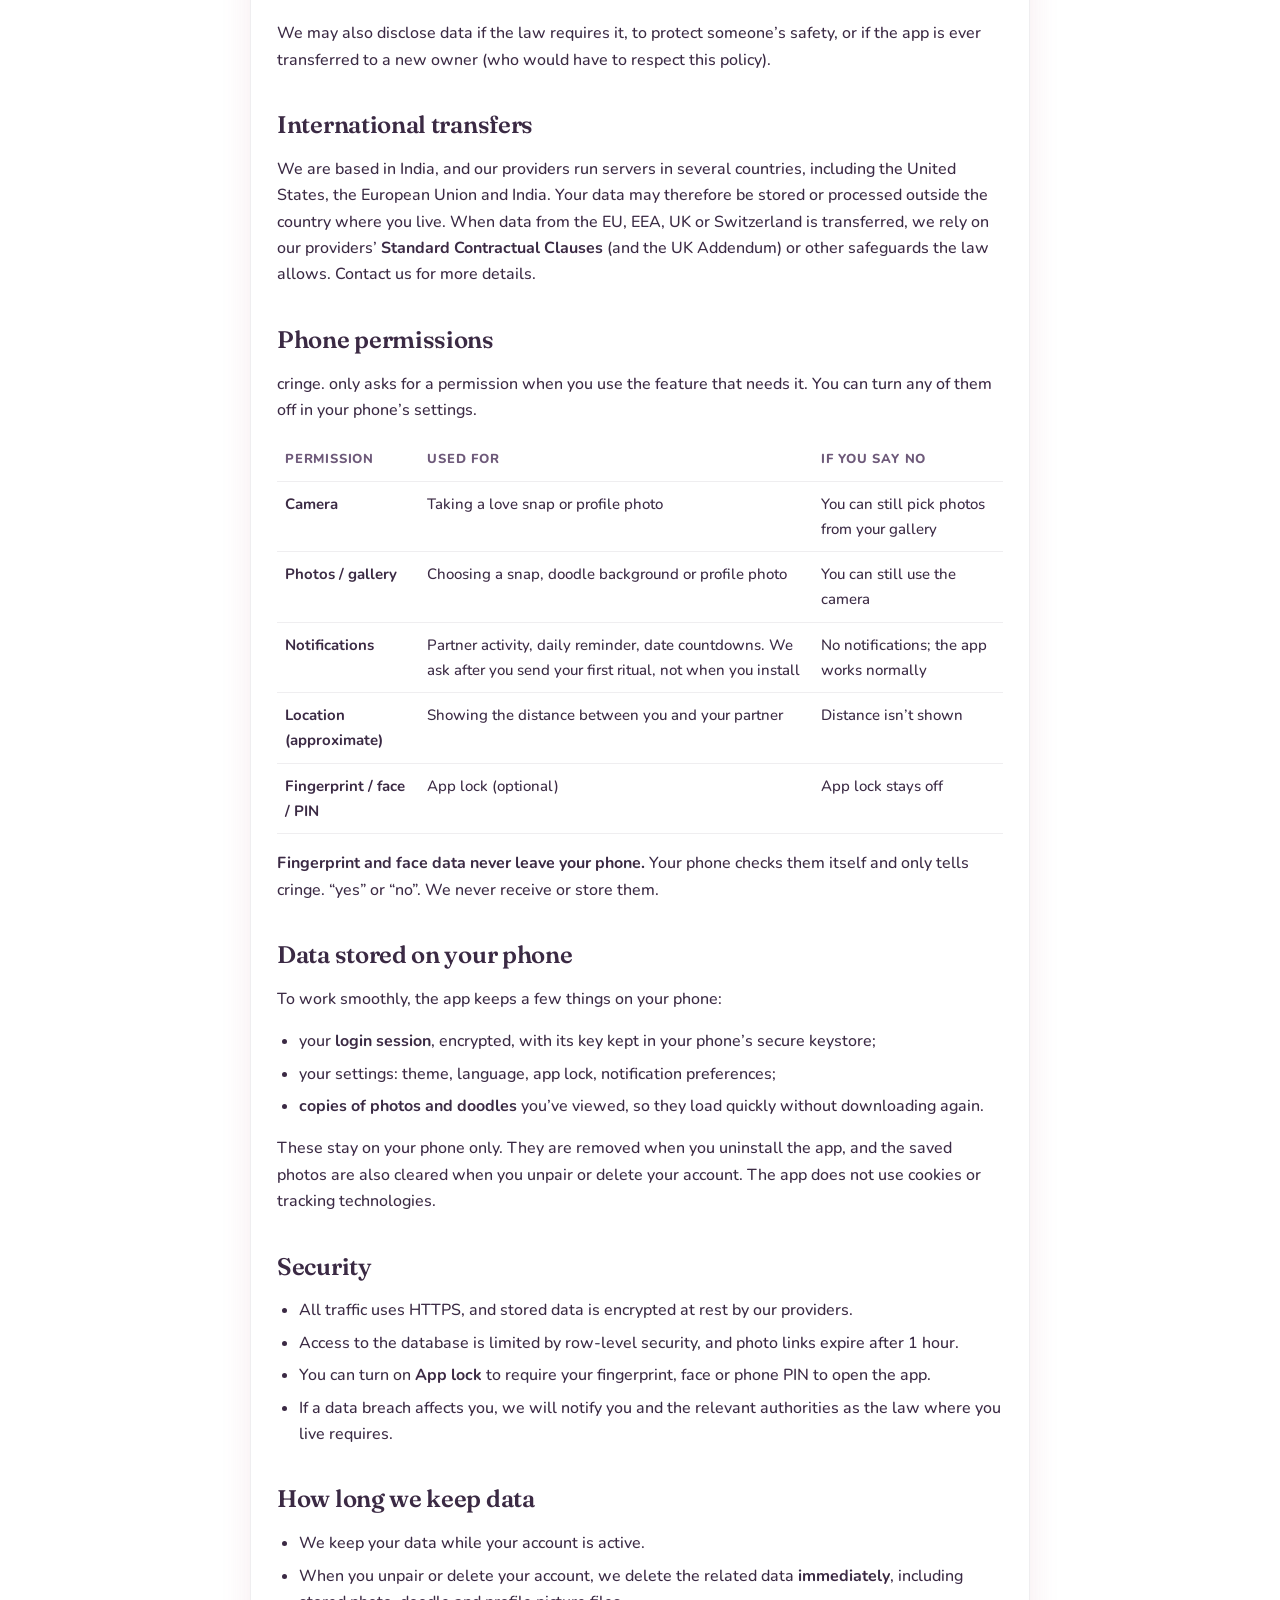
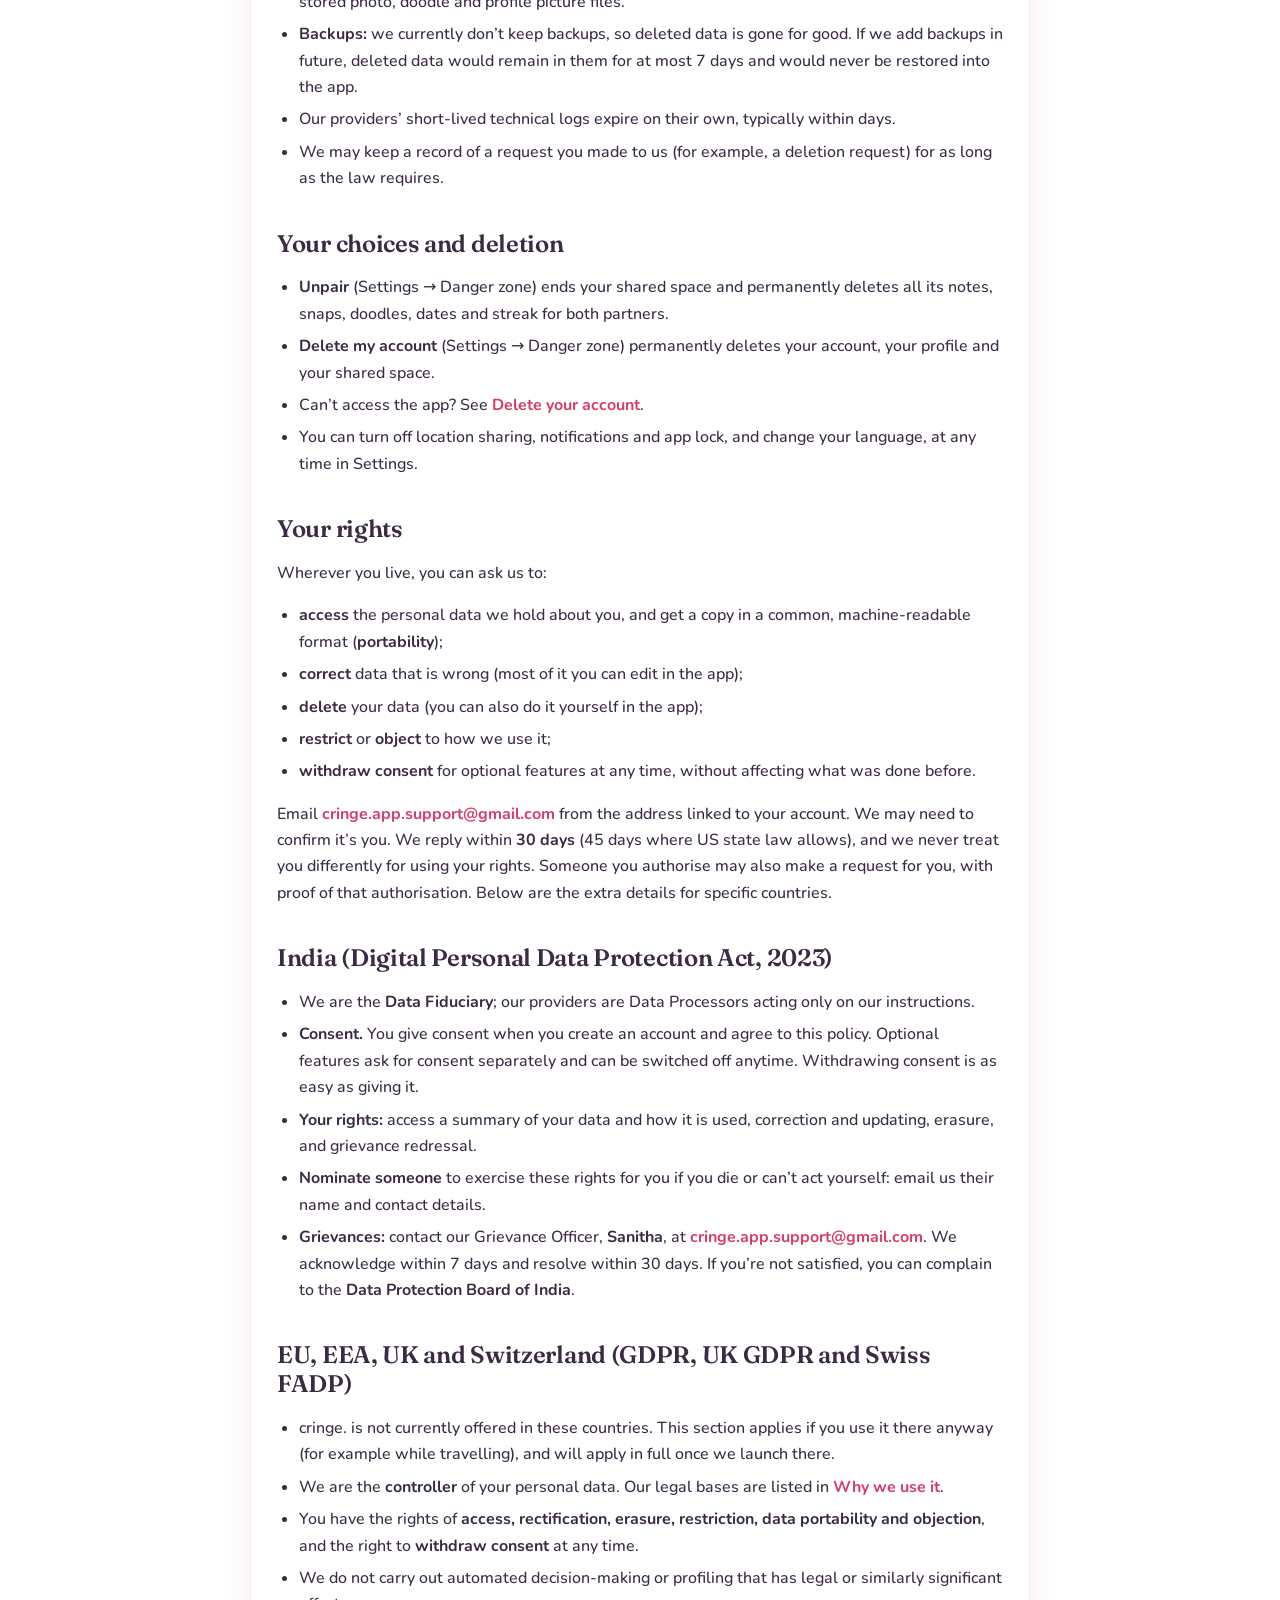
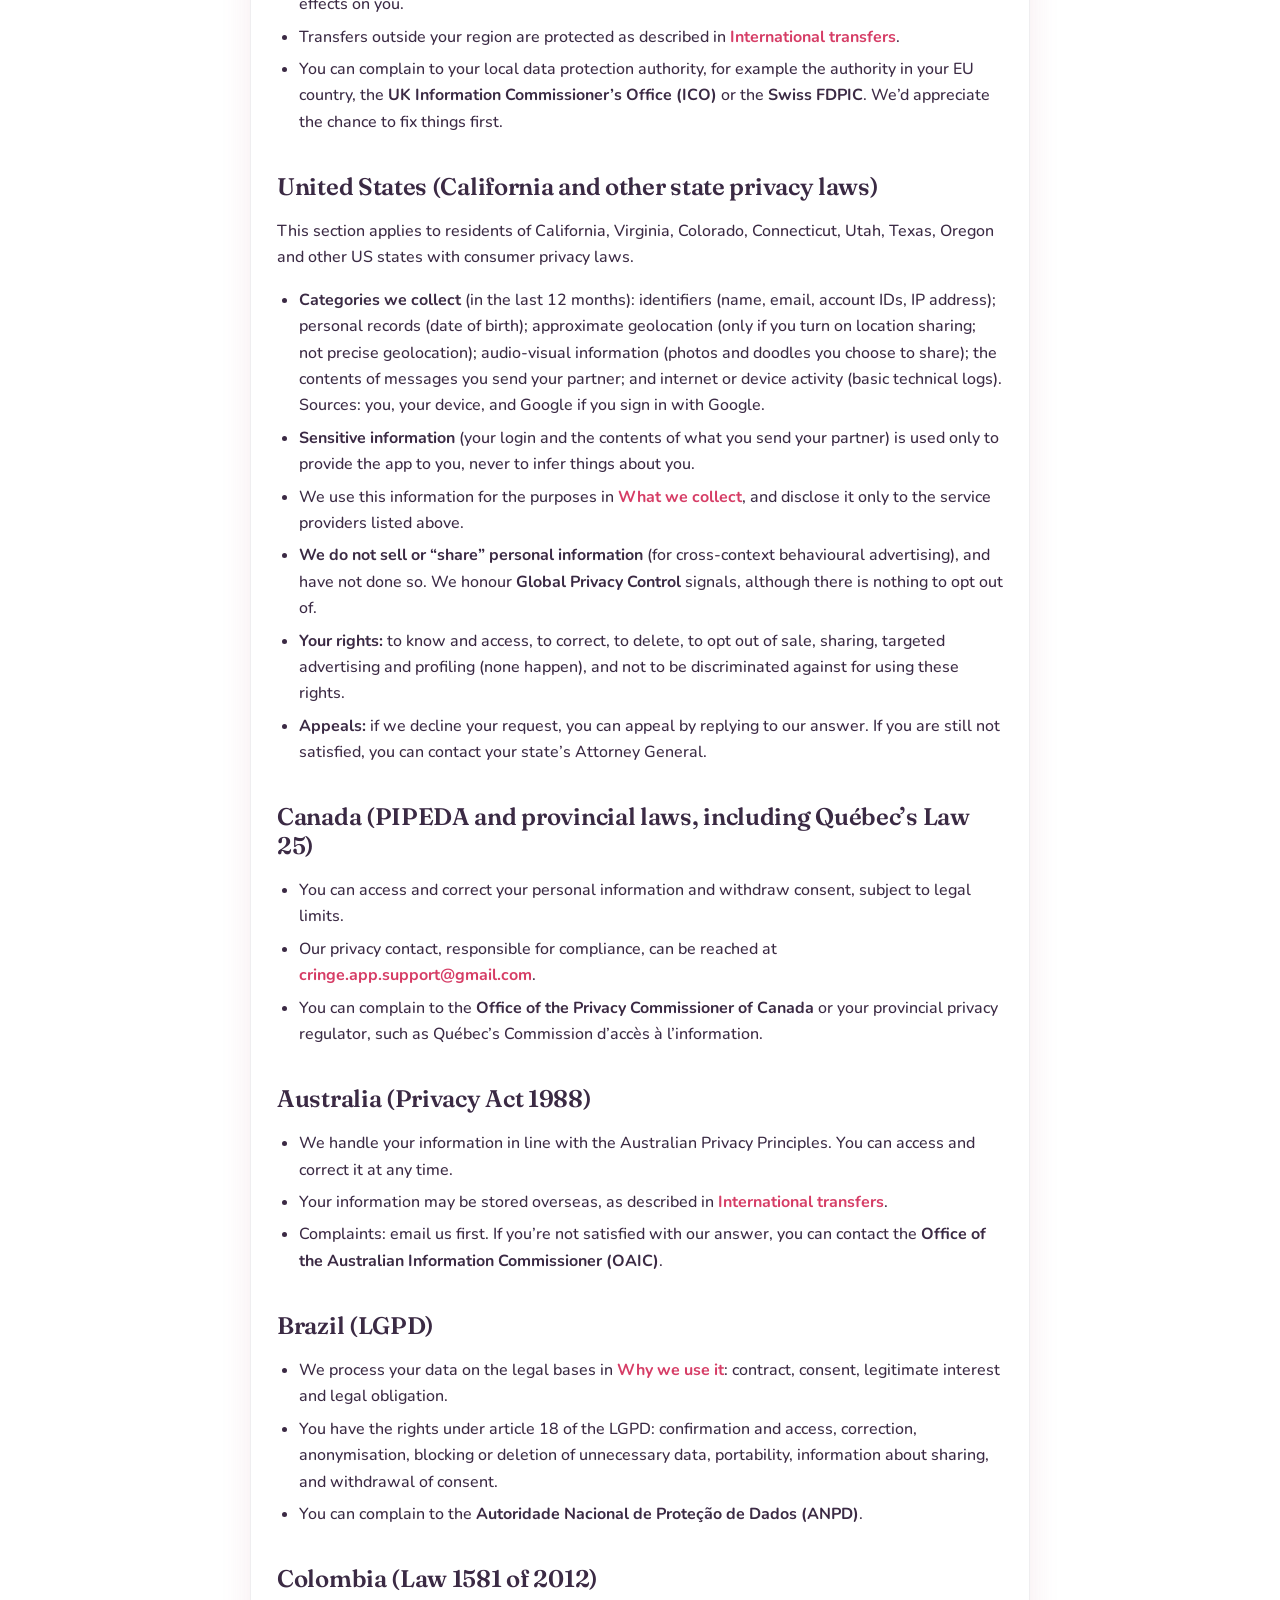
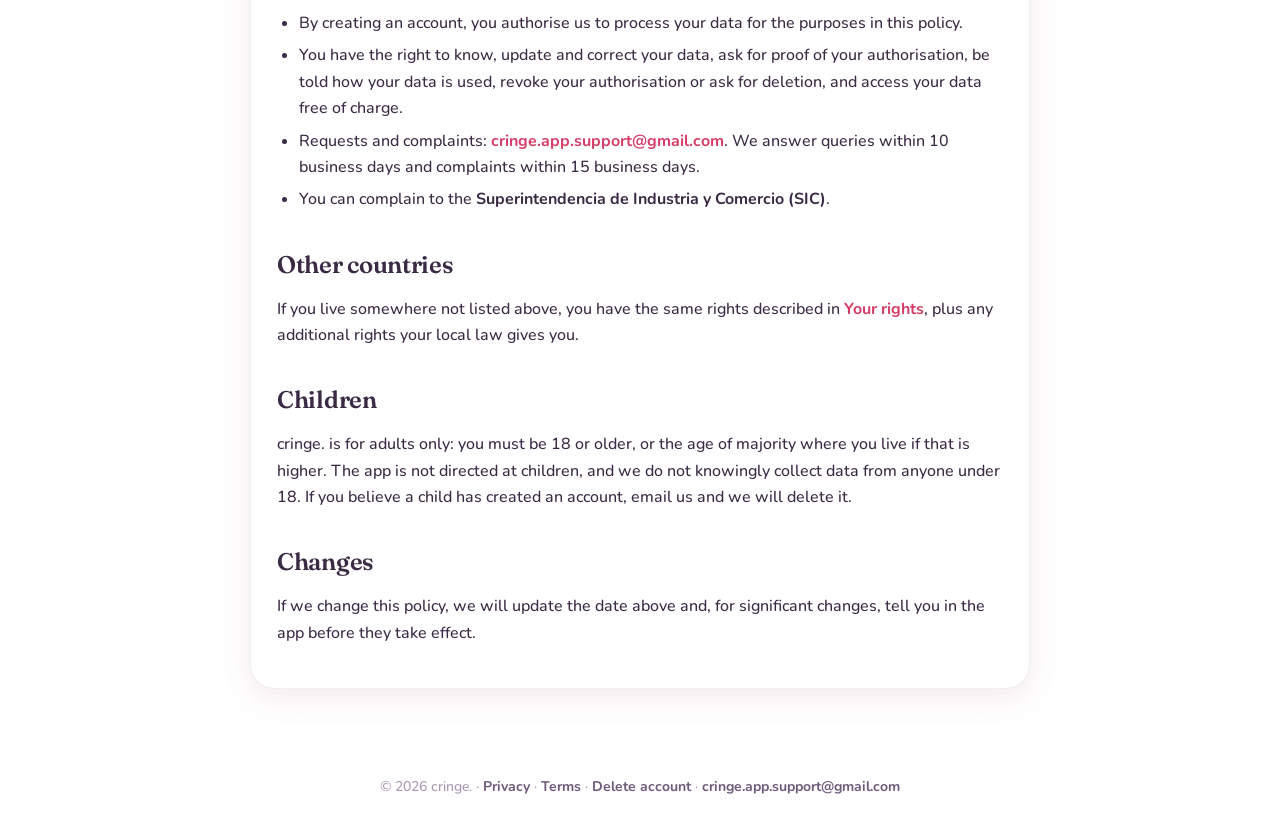
==== commit 82f4752f: "added worldwide privacy policy and terms, and the Grievance Officer" ====
--- a/privacy.html
+++ b/privacy.html
@@ -4,12 +4,13 @@
 <meta charset="utf-8">
 <meta name="viewport" content="width=device-width, initial-scale=1">
 <title>Privacy Policy · cringe.</title>
-<meta name="description" content="How cringe. collects, uses and protects your data.">
+<meta name="description" content="How cringe. collects, uses and protects your data, wherever you live.">
 <link rel="icon" href="favicon.png">
 <link rel="preconnect" href="https://fonts.googleapis.com">
 <link rel="preconnect" href="https://fonts.gstatic.com" crossorigin>
 <link href="https://fonts.googleapis.com/css2?family=Fraunces:ital,opsz,wght@0,9..144,600;1,9..144,500&family=Nunito:wght@500;700;800&display=swap" rel="stylesheet">
 <link rel="stylesheet" href="style.css">
+<style>@media (max-width:600px){.perms td:last-child::before{content:"If you say no: "}.basis td:last-child::before{content:"Legal basis: "}} .toc{columns:2;gap:24px;margin-top:0} .toc>li{break-inside:avoid;margin:0 0 8px} @media (max-width:600px){.toc{columns:1}}</style>
 </head>
 <body>
 <header class="nav">
@@ -19,45 +20,91 @@
 <main>
 
 <h1>Privacy Policy</h1>
-<p class="updated">Last updated: November 11, 2026</p>
+<p class="updated">Last updated: November 12, 2026</p>
 <div class="card">
-<p>cringe. (“the app”, “we”) is a private app for two people in a relationship. This policy explains what we collect, why, and the choices you have. Questions? Email <a href="mailto:cringe.app.support@gmail.com">cringe.app.support@gmail.com</a>.</p>
-
-<h2>What we collect</h2>
+<p>cringe. (“the app”, “we”, “us”) is a private app for two people in a relationship. This policy explains what we collect, why, who we share it with, and the rights you have wherever you live. Questions? Email <a href="mailto:cringe.app.support@gmail.com">cringe.app.support@gmail.com</a>.</p>
+
+<p><b>On this page:</b></p>
+<ul class="toc">
+<li><a href="#who">Who we are</a></li>
+<li><a href="#collect">What we collect</a></li>
+<li><a href="#why">Why we use it (legal bases)</a></li>
+<li><a href="#see">Who can see your data</a></li>
+<li><a href="#providers">Service providers</a></li>
+<li><a href="#transfers">International transfers</a></li>
+<li><a href="#permissions">Phone permissions</a></li>
+<li><a href="#device">Data stored on your phone</a></li>
+<li><a href="#security">Security</a></li>
+<li><a href="#retention">How long we keep data</a></li>
+<li><a href="#choices">Your choices and deletion</a></li>
+<li><a href="#rights">Your rights</a></li>
+<li><a href="#india">India</a></li>
+<li><a href="#eu">EU, EEA, UK and Switzerland</a></li>
+<li><a href="#us">United States</a></li>
+<li><a href="#canada">Canada</a></li>
+<li><a href="#australia">Australia</a></li>
+<li><a href="#brazil">Brazil</a></li>
+<li><a href="#colombia">Colombia</a></li>
+<li><a href="#children">Children</a></li>
+<li><a href="#changes">Changes</a></li>
+</ul>
+
+<h2 id="who">Who we are</h2>
+<p>cringe. is run by an independent developer based in <b>India</b>, who decides how and why your personal data is used. In legal terms we are the <b>data controller</b> (or <b>Data Fiduciary</b> under Indian law). Contact for all privacy matters: <a href="mailto:cringe.app.support@gmail.com?subject=Privacy">cringe.app.support@gmail.com</a>.</p>
+
+<h2 id="collect">What we collect</h2>
 <div class="table-wrap"><table>
 <tr><th>Data</th><th>Why</th><th>Required?</th></tr>
 <tr><td><b>Name and email address</b></td><td>To create your account, sign you in, and show your name to your partner</td><td>Yes</td></tr>
-<tr><td><b>Password</b></td><td>To sign you in. We never see it: it is stored as a one-way hash by our authentication provider</td><td>Yes</td></tr>
+<tr><td><b>Password</b> (email sign-up only)</td><td>To sign you in. We never see it: it is stored as a one-way hash by our authentication provider</td><td>Yes, unless you use Google</td></tr>
+<tr><td><b>Google account details</b> (if you choose “Continue with Google”)</td><td>Google shares your name, email address and a Google account ID so we can sign you in. We never receive your Google password</td><td>Only if you use Google sign-in</td></tr>
 <tr><td><b>Date of birth</b></td><td>To confirm you’re 18 or older. Your partner can see your birthday</td><td>Yes</td></tr>
 <tr><td><b>Love notes, photos (“snaps”), doodles and captions</b></td><td>The content you share with your partner. It is shown only to the two of you</td><td>Only if you send them</td></tr>
 <tr><td><b>Profile photo</b></td><td>Shown to your partner. If you add one before pairing, it waits on your phone and is uploaded once you pair</td><td>Optional</td></tr>
 <tr><td><b>Important dates and your “together since” date</b></td><td>Countdowns and “days together”</td><td>Optional</td></tr>
 <tr><td><b>Approximate location</b> (city, and coordinates rounded to about 1 km)</td><td>To show the distance between you and your partner</td><td>Optional. Off by default; turning it off deletes it</td></tr>
 <tr><td><b>Push notification token</b></td><td>To notify you when your partner sends something</td><td>Optional. Removed when you log out</td></tr>
+<tr><td><b>Language preference</b></td><td>So the app and the notifications your partner’s activity triggers appear in your language</td><td>Set automatically; change it in Settings</td></tr>
+<tr><td><b>Basic technical data</b> (IP address, device and app version, time of requests)</td><td>Kept briefly in our providers’ logs to run the service securely and investigate abuse</td><td>Automatic</td></tr>
 </table></div>
-<p>We do <b>not</b> collect contacts, precise location, advertising IDs or analytics, and we do not show ads.</p>
-
-<h2>Who can see your data</h2>
-<ul>
-<li><b>Your partner</b> sees the content you share in your space, your name, your profile photo and, if you turn it on, your city and the distance between you.</li>
-<li><b>Nobody else in the app.</b> Every table is protected by row-level security rules, so one couple can never read another couple's data. Photos are stored privately and only opened through short-lived links (1 hour).</li>
-<li><b>The app operator.</b> Your data is encrypted at rest and in transit, but it is not end-to-end encrypted, so the operator of the service could technically access it. We only do so when needed to run the service or when required by law.</li>
-</ul>
-
-<h2>Service providers</h2>
-<p>We use these providers to run the app. They process data only on our behalf:</p>
-<ul>
-<li><b>Supabase</b>: database and sign-in.</li>
+<p>We do <b>not</b> collect contacts, precise location, advertising IDs or analytics. We do not show ads, and we do not use your data to profile you or make automated decisions about you.</p>
+
+<h2 id="why">Why we use it (legal bases)</h2>
+<p>Some laws, such as the GDPR, require us to state the legal reason for each use:</p>
+<div class="table-wrap"><table class="basis">
+<tr><th>Use</th><th>Legal basis</th></tr>
+<tr><td>Creating your account, pairing, storing and showing what you share, sending account emails</td><td>Performing our contract with you (these terms)</td></tr>
+<tr><td>Location sharing, notifications, profile photo, Google sign-in</td><td>Your consent, which you can withdraw at any time in Settings</td></tr>
+<tr><td>Checking you’re 18+, keeping the service secure, preventing abuse</td><td>Our legitimate interests, and legal obligations</td></tr>
+<tr><td>Responding to lawful requests from authorities</td><td>Legal obligation</td></tr>
+</table></div>
+<p>In India, we process your data on the basis of your consent and the legitimate uses the DPDP Act allows (see <a href="#india">India</a>).</p>
+
+<h2 id="see">Who can see your data</h2>
+<ul>
+<li><b>Your partner</b> sees the content you share in your space, your name, your profile photo, your birthday and, if you turn it on, your city and the distance between you.</li>
+<li><b>Nobody else in the app.</b> Every table is protected by row-level security rules, so one couple can never read another couple’s data. Photos are stored privately and only opened through short-lived links (1 hour).</li>
+<li><b>The app operator.</b> Your data is encrypted at rest and in transit, but it is not end-to-end encrypted, so the operator could technically access it. We only do so when needed to run the service, to deal with a report of abuse, or when required by law.</li>
+</ul>
+<p>We do <b>not</b> sell your personal data, and we do not share it for targeted advertising.</p>
+
+<h2 id="providers">Service providers</h2>
+<p>We use these providers to run the app. They process data only on our instructions, under data processing agreements:</p>
+<ul>
+<li><b>Supabase</b>: database, sign-in and server functions.</li>
 <li><b>Cloudflare (R2)</b>: storing photos, doodles and profile pictures.</li>
+<li><b>Google</b>: “Continue with Google” sign-in, and Firebase Cloud Messaging for Android notifications.</li>
 <li><b>Expo (650 Industries)</b>: delivering push notifications.</li>
-<li><b>Google Firebase Cloud Messaging</b>: delivering push notifications on Android.</li>
 <li><b>Our email provider</b>: sending account emails such as sign-up confirmation.</li>
 </ul>
-<p>We do not sell or share your personal data with anyone else.</p>
-
-<h2>Phone permissions</h2>
+<p>We may also disclose data if the law requires it, to protect someone’s safety, or if the app is ever transferred to a new owner (who would have to respect this policy).</p>
+
+<h2 id="transfers">International transfers</h2>
+<p>We are based in India, and our providers run servers in several countries, including the United States, the European Union and India. Your data may therefore be stored or processed outside the country where you live. When data from the EU, EEA, UK or Switzerland is transferred, we rely on our providers’ <b>Standard Contractual Clauses</b> (and the UK Addendum) or other safeguards the law allows. Contact us for more details.</p>
+
+<h2 id="permissions">Phone permissions</h2>
 <p>cringe. only asks for a permission when you use the feature that needs it. You can turn any of them off in your phone’s settings.</p>
-<div class="table-wrap"><table>
+<div class="table-wrap perms"><table>
 <tr><th>Permission</th><th>Used for</th><th>If you say no</th></tr>
 <tr><td><b>Camera</b></td><td>Taking a love snap or profile photo</td><td>You can still pick photos from your gallery</td></tr>
 <tr><td><b>Photos / gallery</b></td><td>Choosing a snap, doodle background or profile photo</td><td>You can still use the camera</td></tr>
@@ -67,53 +114,118 @@
 </table></div>
 <p><b>Fingerprint and face data never leave your phone.</b> Your phone checks them itself and only tells cringe. “yes” or “no”. We never receive or store them.</p>
 
-<h2>Data stored on your phone</h2>
+<h2 id="device">Data stored on your phone</h2>
 <p>To work smoothly, the app keeps a few things on your phone:</p>
 <ul>
 <li>your <b>login session</b>, encrypted, with its key kept in your phone’s secure keystore;</li>
-<li>your settings: theme, app lock, notification preferences;</li>
+<li>your settings: theme, language, app lock, notification preferences;</li>
 <li><b>copies of photos and doodles</b> you’ve viewed, so they load quickly without downloading again.</li>
 </ul>
-<p>These stay on your phone only. They are removed when you uninstall the app, and the saved photos are also cleared when you unpair or delete your account.</p>
-
-<h2>Security</h2>
-<ul>
-<li>All traffic uses HTTPS, and stored data is encrypted at rest by our database provider.</li>
-<li>Your login session on your phone is encrypted, with its key kept in your phone's secure keystore.</li>
+<p>These stay on your phone only. They are removed when you uninstall the app, and the saved photos are also cleared when you unpair or delete your account. The app does not use cookies or tracking technologies.</p>
+
+<h2 id="security">Security</h2>
+<ul>
+<li>All traffic uses HTTPS, and stored data is encrypted at rest by our providers.</li>
+<li>Access to the database is limited by row-level security, and photo links expire after 1 hour.</li>
 <li>You can turn on <b>App lock</b> to require your fingerprint, face or phone PIN to open the app.</li>
-</ul>
-
-<h2>Your choices and deletion</h2>
+<li>If a data breach affects you, we will notify you and the relevant authorities as the law where you live requires.</li>
+</ul>
+
+<h2 id="retention">How long we keep data</h2>
+<ul>
+<li>We keep your data while your account is active.</li>
+<li>When you unpair or delete your account, we delete the related data <b>immediately</b>, including stored photo, doodle and profile picture files.</li>
+<li><b>Backups:</b> we currently don’t keep backups, so deleted data is gone for good. If we add backups in future, deleted data would remain in them for at most 7 days and would never be restored into the app.</li>
+<li>Our providers’ short-lived technical logs expire on their own, typically within days.</li>
+<li>We may keep a record of a request you made to us (for example, a deletion request) for as long as the law requires.</li>
+</ul>
+
+<h2 id="choices">Your choices and deletion</h2>
 <ul>
 <li><b>Unpair</b> (Settings → Danger zone) ends your shared space and permanently deletes all its notes, snaps, doodles, dates and streak for both partners.</li>
 <li><b>Delete my account</b> (Settings → Danger zone) permanently deletes your account, your profile and your shared space.</li>
-<li>Deletion is immediate and covers everything, <b>including the photo, doodle and profile picture files</b> in storage.</li>
-<li><b>Backups:</b> we currently don’t keep backups of your data, so deleted data is gone for good. If we add backups in future, deleted data would remain in them for at most 7 days and would never be restored into the app.</li>
-<li>Can't access the app? See <a href="delete-account.html">Delete your account</a>. We complete email requests within 30 days.</li>
-<li>You can turn off location sharing and notifications at any time in Settings.</li>
-</ul>
-
-<h2>Where cringe. is available</h2>
-<p>cringe. is offered to people in <b>India</b>, and this policy is written for the Digital Personal Data Protection Act, 2023 (DPDP Act). We are the <b>Data Fiduciary</b> for your personal data. Our service providers (listed above) are Data Processors that act only on our instructions; some of them may store or process data on servers outside India, with security protections in place.</p>
-
-<h2>Your rights in India (DPDP Act, 2023)</h2>
-<ul>
-<li><b>Consent.</b> We process your data with your consent, given when you create an account and agree to this policy. Optional features (location sharing, notifications) ask for consent separately and can be switched off anytime in Settings.</li>
-<li><b>Withdraw consent.</b> You can withdraw consent as easily as you gave it: turn off a feature in Settings, or delete your account. Withdrawing doesn’t affect processing already done before it.</li>
-<li><b>Access.</b> Ask us for a summary of the personal data we hold about you and how we use it.</li>
-<li><b>Correction and updating.</b> Edit your name, photo and dates in the app, or ask us to correct anything else.</li>
-<li><b>Erasure.</b> Delete your account in the app (Settings → Danger zone), or <a href="delete-account.html">ask us by email</a>.</li>
-<li><b>Nominate someone.</b> You can name a person to exercise these rights for you if you die or can’t act yourself. Email us their name and how to contact them.</li>
-<li><b>Grievances.</b> Contact our grievance contact at <a href="mailto:cringe.app.support@gmail.com?subject=Privacy%20grievance">cringe.app.support@gmail.com</a>. We will acknowledge within 7 days and resolve within 30 days. If you’re not satisfied, you can complain to the <b>Data Protection Board of India</b>.</li>
-</ul>
-<p><b>Data breaches.</b> If a personal data breach affects you, we will tell you and the Data Protection Board of India as the law requires.</p>
-<p><b>How long we keep data.</b> We keep your data while your account is active. When you unpair or delete your account, we delete the related data immediately, including stored photos. Short-lived technical logs kept by our providers expire on their own.</p>
-
-<h2>Children</h2>
-<p>cringe. is intended for adults (18+). We do not knowingly collect data from children. If you believe a child has created an account, email us and we will delete it.</p>
-
-<h2>Changes</h2>
-<p>If we change this policy, we will update the date above and, for significant changes, tell you in the app.</p>
+<li>Can’t access the app? See <a href="delete-account.html">Delete your account</a>.</li>
+<li>You can turn off location sharing, notifications and app lock, and change your language, at any time in Settings.</li>
+</ul>
+
+<h2 id="rights">Your rights</h2>
+<p>Wherever you live, you can ask us to:</p>
+<ul>
+<li><b>access</b> the personal data we hold about you, and get a copy in a common, machine-readable format (<b>portability</b>);</li>
+<li><b>correct</b> data that is wrong (most of it you can edit in the app);</li>
+<li><b>delete</b> your data (you can also do it yourself in the app);</li>
+<li><b>restrict</b> or <b>object</b> to how we use it;</li>
+<li><b>withdraw consent</b> for optional features at any time, without affecting what was done before.</li>
+</ul>
+<p>Email <a href="mailto:cringe.app.support@gmail.com?subject=Privacy%20request">cringe.app.support@gmail.com</a> from the address linked to your account. We may need to confirm it’s you. We reply within <b>30 days</b> (45 days where US state law allows), and we never treat you differently for using your rights. Someone you authorise may also make a request for you, with proof of that authorisation. Below are the extra details for specific countries.</p>
+
+<h2 id="india">India (Digital Personal Data Protection Act, 2023)</h2>
+<ul>
+<li>We are the <b>Data Fiduciary</b>; our providers are Data Processors acting only on our instructions.</li>
+<li><b>Consent.</b> You give consent when you create an account and agree to this policy. Optional features ask for consent separately and can be switched off anytime. Withdrawing consent is as easy as giving it.</li>
+<li><b>Your rights:</b> access a summary of your data and how it is used, correction and updating, erasure, and grievance redressal.</li>
+<li><b>Nominate someone</b> to exercise these rights for you if you die or can’t act yourself: email us their name and contact details.</li>
+<li><b>Grievances:</b> contact our Grievance Officer, <b>Sanitha</b>, at <a href="mailto:cringe.app.support@gmail.com?subject=Privacy%20grievance">cringe.app.support@gmail.com</a>. We acknowledge within 7 days and resolve within 30 days. If you’re not satisfied, you can complain to the <b>Data Protection Board of India</b>.</li>
+</ul>
+
+<h2 id="eu">EU, EEA, UK and Switzerland (GDPR, UK GDPR and Swiss FADP)</h2>
+<ul>
+<li>cringe. is not currently offered in these countries. This section applies if you use it there anyway (for example while travelling), and will apply in full once we launch there.</li>
+<li>We are the <b>controller</b> of your personal data. Our legal bases are listed in <a href="#why">Why we use it</a>.</li>
+<li>You have the rights of <b>access, rectification, erasure, restriction, data portability and objection</b>, and the right to <b>withdraw consent</b> at any time.</li>
+<li>We do not carry out automated decision-making or profiling that has legal or similarly significant effects on you.</li>
+<li>Transfers outside your region are protected as described in <a href="#transfers">International transfers</a>.</li>
+<li>You can complain to your local data protection authority, for example the authority in your EU country, the <b>UK Information Commissioner’s Office (ICO)</b> or the <b>Swiss FDPIC</b>. We’d appreciate the chance to fix things first.</li>
+</ul>
+
+<h2 id="us">United States (California and other state privacy laws)</h2>
+<p>This section applies to residents of California, Virginia, Colorado, Connecticut, Utah, Texas, Oregon and other US states with consumer privacy laws.</p>
+<ul>
+<li><b>Categories we collect</b> (in the last 12 months): identifiers (name, email, account IDs, IP address); personal records (date of birth); approximate geolocation (only if you turn on location sharing; not precise geolocation); audio-visual information (photos and doodles you choose to share); the contents of messages you send your partner; and internet or device activity (basic technical logs). Sources: you, your device, and Google if you sign in with Google.</li>
+<li><b>Sensitive information</b> (your login and the contents of what you send your partner) is used only to provide the app to you, never to infer things about you.</li>
+<li>We use this information for the purposes in <a href="#collect">What we collect</a>, and disclose it only to the service providers listed above.</li>
+<li><b>We do not sell or “share” personal information</b> (for cross-context behavioural advertising), and have not done so. We honour <b>Global Privacy Control</b> signals, although there is nothing to opt out of.</li>
+<li><b>Your rights:</b> to know and access, to correct, to delete, to opt out of sale, sharing, targeted advertising and profiling (none happen), and not to be discriminated against for using these rights.</li>
+<li><b>Appeals:</b> if we decline your request, you can appeal by replying to our answer. If you are still not satisfied, you can contact your state’s Attorney General.</li>
+</ul>
+
+<h2 id="canada">Canada (PIPEDA and provincial laws, including Québec’s Law 25)</h2>
+<ul>
+<li>You can access and correct your personal information and withdraw consent, subject to legal limits.</li>
+<li>Our privacy contact, responsible for compliance, can be reached at <a href="mailto:cringe.app.support@gmail.com?subject=Privacy">cringe.app.support@gmail.com</a>.</li>
+<li>You can complain to the <b>Office of the Privacy Commissioner of Canada</b> or your provincial privacy regulator, such as Québec’s Commission d’accès à l’information.</li>
+</ul>
+
+<h2 id="australia">Australia (Privacy Act 1988)</h2>
+<ul>
+<li>We handle your information in line with the Australian Privacy Principles. You can access and correct it at any time.</li>
+<li>Your information may be stored overseas, as described in <a href="#transfers">International transfers</a>.</li>
+<li>Complaints: email us first. If you’re not satisfied with our answer, you can contact the <b>Office of the Australian Information Commissioner (OAIC)</b>.</li>
+</ul>
+
+<h2 id="brazil">Brazil (LGPD)</h2>
+<ul>
+<li>We process your data on the legal bases in <a href="#why">Why we use it</a>: contract, consent, legitimate interest and legal obligation.</li>
+<li>You have the rights under article 18 of the LGPD: confirmation and access, correction, anonymisation, blocking or deletion of unnecessary data, portability, information about sharing, and withdrawal of consent.</li>
+<li>You can complain to the <b>Autoridade Nacional de Proteção de Dados (ANPD)</b>.</li>
+</ul>
+
+<h2 id="colombia">Colombia (Law 1581 of 2012)</h2>
+<ul>
+<li>By creating an account, you authorise us to process your data for the purposes in this policy.</li>
+<li>You have the right to know, update and correct your data, ask for proof of your authorisation, be told how your data is used, revoke your authorisation or ask for deletion, and access your data free of charge.</li>
+<li>Requests and complaints: <a href="mailto:cringe.app.support@gmail.com?subject=Privacy%20request">cringe.app.support@gmail.com</a>. We answer queries within 10 business days and complaints within 15 business days.</li>
+<li>You can complain to the <b>Superintendencia de Industria y Comercio (SIC)</b>.</li>
+</ul>
+
+<h2>Other countries</h2>
+<p>If you live somewhere not listed above, you have the same rights described in <a href="#rights">Your rights</a>, plus any additional rights your local law gives you.</p>
+
+<h2 id="children">Children</h2>
+<p>cringe. is for adults only: you must be 18 or older, or the age of majority where you live if that is higher. The app is not directed at children, and we do not knowingly collect data from anyone under 18. If you believe a child has created an account, email us and we will delete it.</p>
+
+<h2 id="changes">Changes</h2>
+<p>If we change this policy, we will update the date above and, for significant changes, tell you in the app before they take effect.</p>
 </div>
 
 </main>
